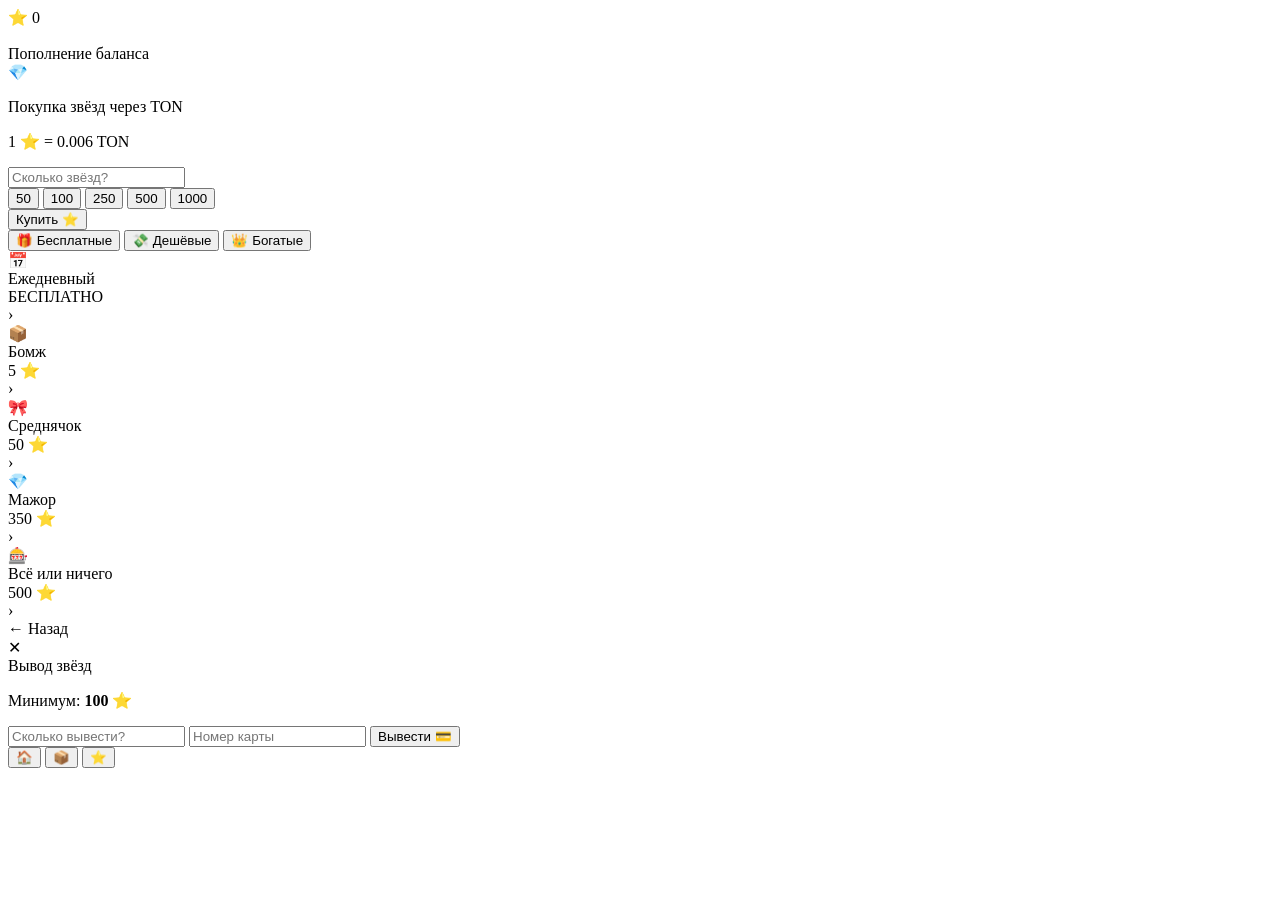
==== webapp/index.html @ fcc2bf3e "Create index.html" ====
<!DOCTYPE html>
<html lang="ru">
<head>
    <meta charset="UTF-8">
    <meta name="viewport" content="width=device-width, initial-scale=1.0, user-scalable=no">
    <title>Arcade Casino</title>
    <link rel="stylesheet" href="style.css">
</head>
<body>
    <div class="header">
        <div class="balance-badge">
            <span>⭐</span>
            <span id="balance">0</span>
        </div>
        <img id="avatar" class="avatar" src="" alt="">
    </div>

    <div id="page-home" class="page active">
        <div class="page-title">Пополнение баланса</div>
        <div class="card">
            <div class="card-icon">💎</div>
            <p class="card-text">Покупка звёзд через TON</p>
            <p class="card-sub">1 ⭐ = 0.006 TON</p>
        </div>
        <input type="number" id="amount-input" placeholder="Сколько звёзд?">
        <div class="quick-amounts">
            <button onclick="setAmount(50)">50</button>
            <button onclick="setAmount(100)">100</button>
            <button onclick="setAmount(250)">250</button>
            <button onclick="setAmount(500)">500</button>
            <button onclick="setAmount(1000)">1000</button>
        </div>
        <button class="btn-gold" onclick="buyStars()">Купить ⭐</button>
    </div>

    <div id="page-cases" class="page">
        <div class="tabs">
            <button class="tab active" onclick="switchTab('free')">🎁 Бесплатные</button>
            <button class="tab" onclick="switchTab('cheap')">💸 Дешёвые</button>
            <button class="tab" onclick="switchTab('rich')">👑 Богатые</button>
        </div>
        <div id="tab-free" class="tab-content active">
            <div class="case-card" onclick="showCase('daily')">
                <div class="case-icon">📅</div>
                <div class="case-info"><div class="case-name">Ежедневный</div><div class="case-price free">БЕСПЛАТНО</div></div>
                <div class="case-arrow">›</div>
            </div>
        </div>
        <div id="tab-cheap" class="tab-content">
            <div class="case-card" onclick="showCase('bum')">
                <div class="case-icon">📦</div>
                <div class="case-info"><div class="case-name">Бомж</div><div class="case-price">5 ⭐</div></div>
                <div class="case-arrow">›</div>
            </div>
            <div class="case-card" onclick="showCase('medium')">
                <div class="case-icon">🎀</div>
                <div class="case-info"><div class="case-name">Среднячок</div><div class="case-price">50 ⭐</div></div>
                <div class="case-arrow">›</div>
            </div>
        </div>
        <div id="tab-rich" class="tab-content">
            <div class="case-card" onclick="showCase('major')">
                <div class="case-icon">💎</div>
                <div class="case-info"><div class="case-name">Мажор</div><div class="case-price">350 ⭐</div></div>
                <div class="case-arrow">›</div>
            </div>
            <div class="case-card" onclick="showCase('allornothing')">
                <div class="case-icon">🎰</div>
                <div class="case-info"><div class="case-name">Всё или ничего</div><div class="case-price">500 ⭐</div></div>
                <div class="case-arrow">›</div>
            </div>
        </div>
    </div>

    <div id="page-detail" class="page">
        <div class="back-btn" onclick="goPage('cases')">← Назад</div>
        <div id="detail-content"></div>
    </div>

    <div id="page-opening" class="page fullscreen">
        <div class="close-btn" onclick="goPage('cases')">✕</div>
        <div class="opening-container">
            <div id="spinner" class="spinner"></div>
            <div id="result" style="display:none;">
                <div id="result-icon"></div>
                <div id="result-text"></div>
                <button class="btn-gold" onclick="goPage('cases')">Забрать!</button>
            </div>
        </div>
    </div>

    <div id="page-withdraw" class="page">
        <div class="page-title">Вывод звёзд</div>
        <div class="card"><p>Минимум: <b>100 ⭐</b></p></div>
        <input type="number" id="wd-amount" placeholder="Сколько вывести?">
        <input type="text" id="wd-card" placeholder="Номер карты">
        <button class="btn-gold" onclick="withdraw()">Вывести 💳</button>
    </div>

    <div class="bottom-nav">
        <button class="nav-btn active" onclick="goPage('home')">🏠</button>
        <button class="nav-btn" onclick="goPage('cases')">📦</button>
        <button class="nav-btn" onclick="goPage('withdraw')">⭐</button>
    </div>

    <script src="https://telegram.org/js/telegram-web-app.js"></script>
    <script src="app.js"></script>
</body>
          </html>
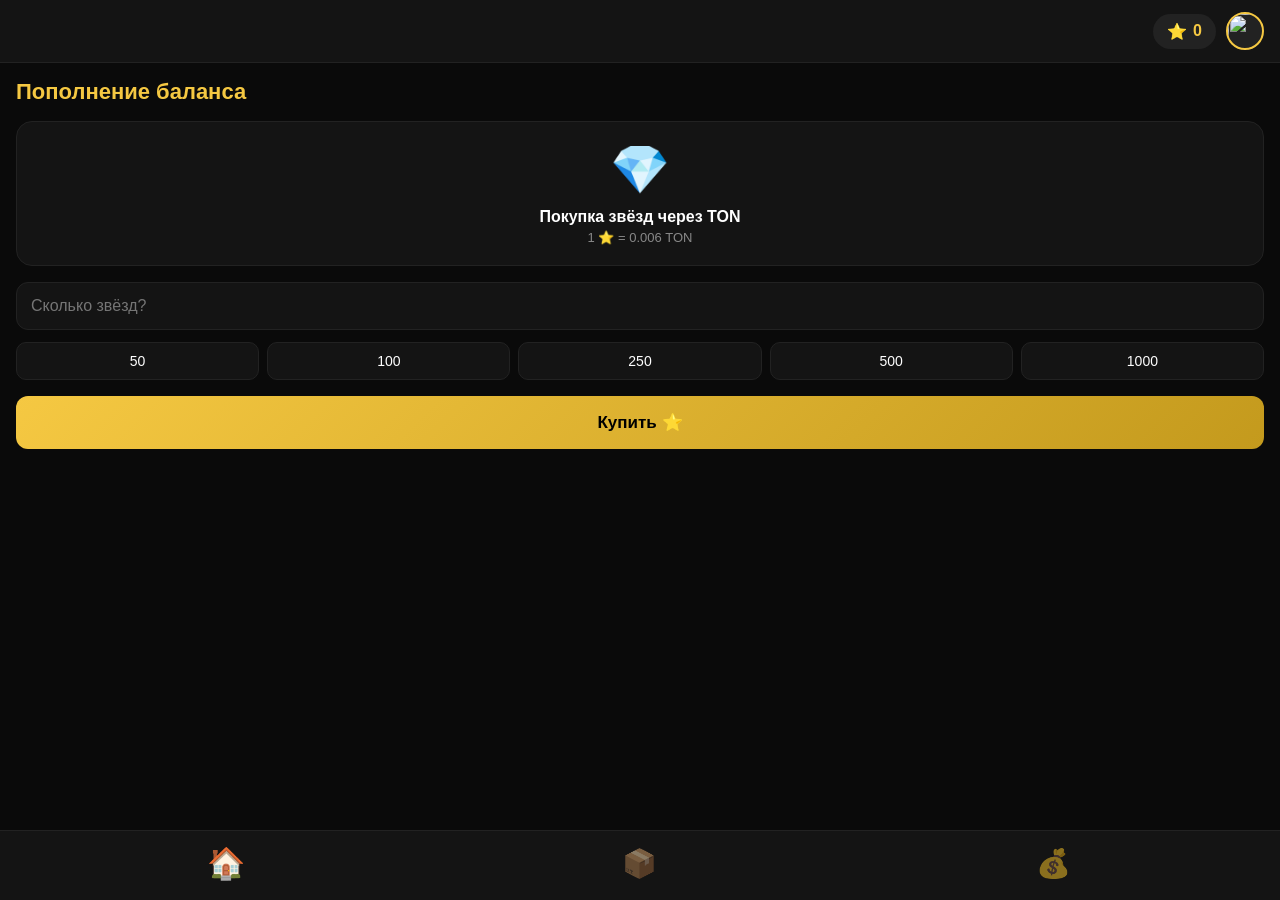
==== commit 2d4c241a: "Update index.html" ====
--- a/webapp/index.html
+++ b/webapp/index.html
@@ -35,9 +35,9 @@
 
     <div id="page-cases" class="page">
         <div class="tabs">
-            <button class="tab active" onclick="switchTab('free')">🎁 Бесплатные</button>
-            <button class="tab" onclick="switchTab('cheap')">💸 Дешёвые</button>
-            <button class="tab" onclick="switchTab('rich')">👑 Богатые</button>
+            <button class="tab active" onclick="switchTab('free')">Бесплатные</button>
+            <button class="tab" onclick="switchTab('cheap')">Дешёвые</button>
+            <button class="tab" onclick="switchTab('rich')">Богатые</button>
         </div>
         <div id="tab-free" class="tab-content active">
             <div class="case-card" onclick="showCase('daily')">
@@ -78,32 +78,40 @@
     </div>
 
     <div id="page-opening" class="page fullscreen">
-        <div class="close-btn" onclick="goPage('cases')">✕</div>
+        <div class="close-btn" onclick="closeOpening()">✕</div>
         <div class="opening-container">
-            <div id="spinner" class="spinner"></div>
-            <div id="result" style="display:none;">
-                <div id="result-icon"></div>
+            <div class="slot-machine">
+                <div class="slot-track" id="slot-track">
+                    <div class="slot-item">🎁</div><div class="slot-item">💎</div><div class="slot-item">⭐</div>
+                    <div class="slot-item">💫</div><div class="slot-item">🪙</div><div class="slot-item">👑</div>
+                    <div class="slot-item">💍</div><div class="slot-item">🎉</div><div class="slot-item">🔥</div>
+                    <div class="slot-item">🍦</div><div class="slot-item">🎁</div><div class="slot-item">💎</div>
+                    <div class="slot-item">⭐</div><div class="slot-item">💫</div><div class="slot-item">🪙</div>
+                    <div class="slot-item">👑</div><div class="slot-item">💍</div><div class="slot-item">🎉</div>
+                </div>
+            </div>
+            <div class="slot-pointer"></div>
+            <div id="result-block" style="display:none;">
                 <div id="result-text"></div>
-                <button class="btn-gold" onclick="goPage('cases')">Забрать!</button>
+                <button class="btn-gold" onclick="closeResult()">Забрать!</button>
             </div>
         </div>
     </div>
 
     <div id="page-withdraw" class="page">
         <div class="page-title">Вывод звёзд</div>
-        <div class="card"><p>Минимум: <b>100 ⭐</b></p></div>
+        <div class="card"><p>Минимум: <b>100 ⭐</b></p><p>Вывод реальными деньгами</p></div>
         <input type="number" id="wd-amount" placeholder="Сколько вывести?">
-        <input type="text" id="wd-card" placeholder="Номер карты">
-        <button class="btn-gold" onclick="withdraw()">Вывести 💳</button>
+        <button class="btn-gold" onclick="withdraw()">Вывести 💰</button>
     </div>
 
     <div class="bottom-nav">
         <button class="nav-btn active" onclick="goPage('home')">🏠</button>
         <button class="nav-btn" onclick="goPage('cases')">📦</button>
-        <button class="nav-btn" onclick="goPage('withdraw')">⭐</button>
+        <button class="nav-btn" onclick="goPage('withdraw')">💰</button>
     </div>
 
     <script src="https://telegram.org/js/telegram-web-app.js"></script>
     <script src="app.js"></script>
 </body>
-          </html>
+                    </html>
--- a/webapp/style.css
+++ b/webapp/style.css
@@ -0,0 +1,171 @@
+:root {
+    --bg: #0a0a0a;
+    --card: #141414;
+    --border: #222;
+    --gold: #f5c842;
+    --gold2: #c49a1d;
+    --white: #fff;
+    --gray: #888;
+    --green: #4caf50;
+}
+
+* { margin: 0; padding: 0; box-sizing: border-box; }
+
+body {
+    background: var(--bg);
+    color: var(--white);
+    font-family: -apple-system, BlinkMacSystemFont, 'Segoe UI', Roboto, sans-serif;
+    min-height: 100vh;
+    padding-bottom: 80px;
+    -webkit-tap-highlight-color: transparent;
+    user-select: none;
+}
+
+.header {
+    display: flex;
+    justify-content: flex-end;
+    align-items: center;
+    padding: 12px 16px;
+    gap: 10px;
+    background: var(--card);
+    border-bottom: 1px solid var(--border);
+    position: sticky;
+    top: 0;
+    z-index: 50;
+}
+
+.balance-badge {
+    display: flex;
+    align-items: center;
+    gap: 6px;
+    background: var(--border);
+    padding: 8px 14px;
+    border-radius: 20px;
+    font-weight: bold;
+    font-size: 16px;
+    color: var(--gold);
+}
+
+.avatar {
+    width: 38px;
+    height: 38px;
+    border-radius: 50%;
+    border: 2px solid var(--gold);
+    object-fit: cover;
+    background: var(--border);
+}
+
+.page { display: none; padding: 16px; animation: fade 0.2s; }
+.page.active { display: block; }
+.page.fullscreen { position: fixed; top: 0; left: 0; width: 100%; height: 100%; background: var(--bg); z-index: 100; display: none; }
+.page.fullscreen.active { display: flex; align-items: center; justify-content: center; }
+
+@keyframes fade {
+    from { opacity: 0; transform: translateY(8px); }
+    to { opacity: 1; transform: translateY(0); }
+}
+
+.page-title { font-size: 22px; font-weight: bold; margin-bottom: 16px; color: var(--gold); }
+
+.card {
+    background: var(--card);
+    border: 1px solid var(--border);
+    border-radius: 16px;
+    padding: 20px;
+    margin-bottom: 16px;
+    text-align: center;
+}
+.card-icon { font-size: 48px; margin-bottom: 10px; }
+.card-text { font-size: 16px; font-weight: bold; }
+.card-sub { font-size: 13px; color: var(--gray); margin-top: 4px; }
+
+input {
+    width: 100%;
+    padding: 14px;
+    background: var(--card);
+    border: 1px solid var(--border);
+    border-radius: 12px;
+    color: var(--white);
+    font-size: 16px;
+    margin-bottom: 12px;
+    outline: none;
+}
+input:focus { border-color: var(--gold); }
+
+.quick-amounts { display: flex; gap: 8px; flex-wrap: wrap; margin-bottom: 16px; }
+.quick-amounts button {
+    flex: 1; min-width: 50px; padding: 10px;
+    background: var(--card); border: 1px solid var(--border);
+    border-radius: 10px; color: var(--white); font-size: 14px; cursor: pointer;
+}
+.quick-amounts button:active { background: var(--gold); color: #000; }
+
+.btn-gold {
+    width: 100%; padding: 16px;
+    background: linear-gradient(135deg, var(--gold), var(--gold2));
+    color: #000; border: none; border-radius: 12px;
+    font-size: 17px; font-weight: bold; cursor: pointer;
+}
+.btn-gold:active { transform: scale(0.97); }
+
+.tabs { display: flex; gap: 4px; background: var(--card); border-radius: 14px; padding: 4px; margin-bottom: 16px; }
+.tab {
+    flex: 1; padding: 12px 6px; border: none; background: none;
+    color: var(--gray); font-size: 13px; border-radius: 12px; cursor: pointer;
+}
+.tab.active { background: var(--gold); color: #000; font-weight: bold; }
+.tab-content { display: none; }
+.tab-content.active { display: block; }
+
+.case-card {
+    display: flex; align-items: center; gap: 14px;
+    background: var(--card); border: 1px solid var(--border);
+    border-radius: 14px; padding: 16px; margin-bottom: 10px; cursor: pointer;
+}
+.case-card:active { border-color: var(--gold); transform: scale(0.98); }
+.case-icon { font-size: 40px; }
+.case-info { flex: 1; }
+.case-name { font-size: 17px; font-weight: bold; }
+.case-price { font-size: 14px; color: var(--gold); margin-top: 2px; }
+.case-price.free { color: var(--green); }
+.case-arrow { font-size: 24px; color: var(--gray); }
+
+.back-btn { color: var(--gold); font-size: 16px; margin-bottom: 16px; cursor: pointer; }
+#detail-content { background: var(--card); border-radius: 16px; padding: 20px; border: 1px solid var(--border); }
+.detail-icon { font-size: 72px; text-align: center; margin-bottom: 12px; }
+.detail-name { font-size: 24px; text-align: center; font-weight: bold; color: var(--gold); margin-bottom: 6px; }
+.detail-price { text-align: center; color: var(--gray); margin-bottom: 18px; }
+.loot-list { display: flex; flex-direction: column; gap: 8px; margin-bottom: 18px; }
+.loot-item {
+    display: flex; align-items: center; justify-content: space-between;
+    padding: 12px; background: var(--border); border-radius: 10px; font-size: 14px;
+}
+.loot-chance { background: var(--gold); color: #000; padding: 4px 10px; border-radius: 12px; font-weight: bold; font-size: 12px; }
+
+.opening-container { text-align: center; }
+.close-btn { position: absolute; top: 16px; left: 16px; font-size: 28px; color: var(--gray); cursor: pointer; }
+.spinner {
+    width: 80px; height: 80px;
+    border: 4px solid var(--border);
+    border-top: 4px solid var(--gold);
+    border-radius: 50%;
+    animation: spin 0.7s linear infinite;
+    margin: 0 auto;
+}
+@keyframes spin {
+    0% { transform: rotate(0deg); }
+    100% { transform: rotate(360deg); }
+}
+#result-icon { font-size: 80px; margin-bottom: 16px; }
+#result-text { font-size: 22px; font-weight: bold; margin-bottom: 24px; }
+
+.bottom-nav {
+    position: fixed; bottom: 0; left: 0; width: 100%;
+    display: flex; background: var(--card); border-top: 1px solid var(--border);
+    padding: 8px 20px 12px; z-index: 50;
+}
+.nav-btn {
+    flex: 1; font-size: 28px; background: none; border: none;
+    cursor: pointer; padding: 8px; opacity: 0.5; transition: all 0.2s;
+}
+.nav-btn.active { opacity: 1; transform: scale(1.1); }
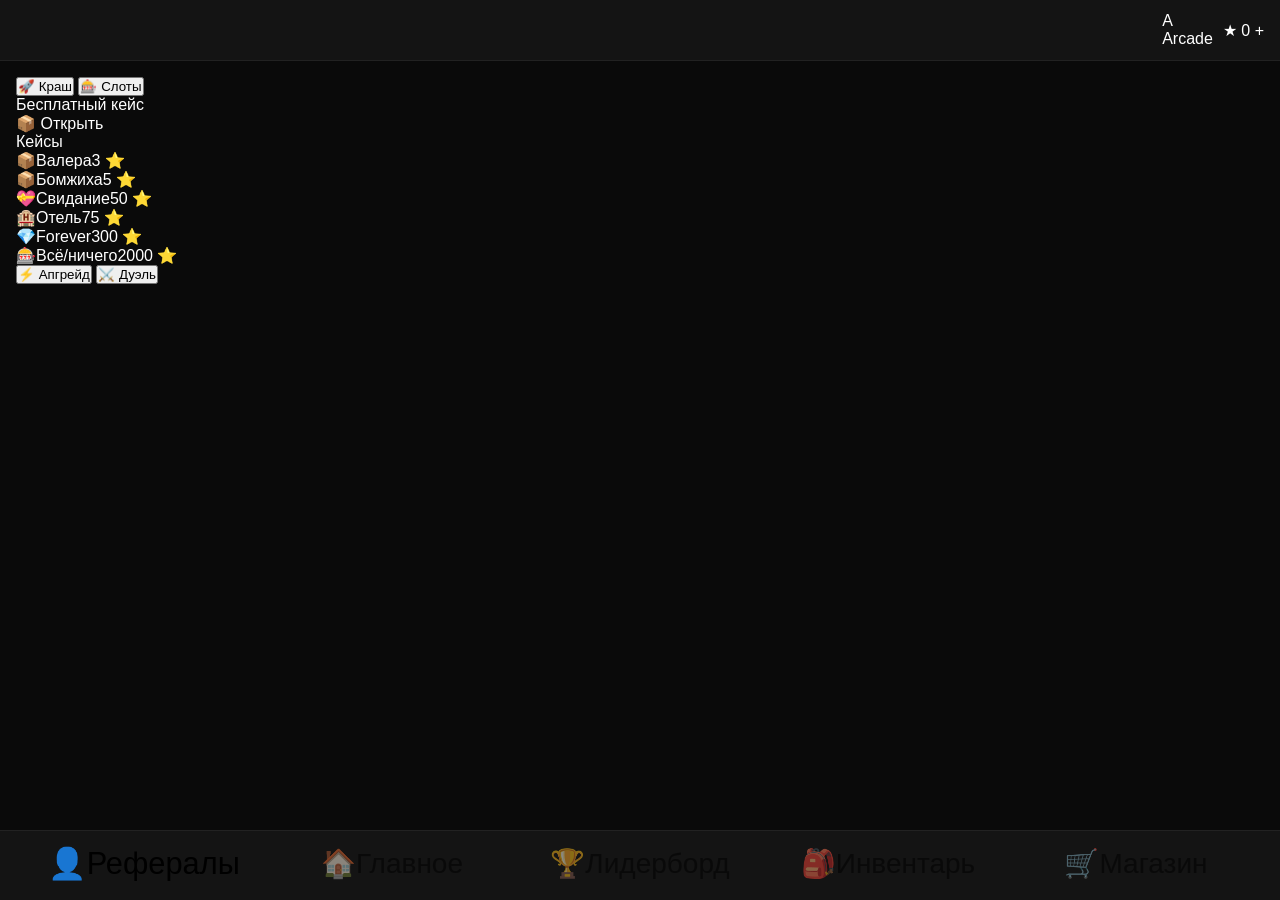
==== commit 501212d7: "Update index.html" ====
--- a/webapp/index.html
+++ b/webapp/index.html
@@ -3,115 +3,182 @@
 <head>
     <meta charset="UTF-8">
     <meta name="viewport" content="width=device-width, initial-scale=1.0, user-scalable=no">
-    <title>Arcade Casino</title>
+    <title>Arcade</title>
     <link rel="stylesheet" href="style.css">
 </head>
 <body>
+    <!-- Шапка -->
     <div class="header">
-        <div class="balance-badge">
-            <span>⭐</span>
+        <div class="header-left">
+            <div class="avatar-circle">A</div>
+            <span class="logo">Arcade</span>
+        </div>
+        <div class="balance-wrap" onclick="openDeposit()">
+            <span class="star-icon">★</span>
             <span id="balance">0</span>
+            <span class="plus-btn">+</span>
         </div>
-        <img id="avatar" class="avatar" src="" alt="">
     </div>
 
+    <!-- Главная -->
     <div id="page-home" class="page active">
-        <div class="page-title">Пополнение баланса</div>
-        <div class="card">
-            <div class="card-icon">💎</div>
-            <p class="card-text">Покупка звёзд через TON</p>
-            <p class="card-sub">1 ⭐ = 0.006 TON</p>
+        <div class="game-grid">
+            <button class="game-card blue" onclick="openCrash()">
+                <span class="game-icon">🚀</span>
+                <span class="game-label">Краш</span>
+            </button>
+            <button class="game-card blue" onclick="openSlots()">
+                <span class="game-icon">🎰</span>
+                <span class="game-label">Слоты</span>
+            </button>
         </div>
-        <input type="number" id="amount-input" placeholder="Сколько звёзд?">
-        <div class="quick-amounts">
-            <button onclick="setAmount(50)">50</button>
-            <button onclick="setAmount(100)">100</button>
-            <button onclick="setAmount(250)">250</button>
-            <button onclick="setAmount(500)">500</button>
-            <button onclick="setAmount(1000)">1000</button>
+        
+        <div class="section-title">Бесплатный кейс</div>
+        <div class="free-case" onclick="openFreeCase()">
+            <span class="free-icon">📦</span>
+            <span>Открыть</span>
         </div>
-        <button class="btn-gold" onclick="buyStars()">Купить ⭐</button>
+        
+        <div class="section-title">Кейсы</div>
+        <div class="cases-scroll">
+            <div class="case-mini" onclick="openCase('valera')"><span>📦</span><span>Валера</span><span>3 ⭐</span></div>
+            <div class="case-mini" onclick="openCase('bumzhikha')"><span>📦</span><span>Бомжиха</span><span>5 ⭐</span></div>
+            <div class="case-mini" onclick="openCase('svidanie')"><span>💝</span><span>Свидание</span><span>50 ⭐</span></div>
+            <div class="case-mini" onclick="openCase('otel')"><span>🏨</span><span>Отель</span><span>75 ⭐</span></div>
+            <div class="case-mini" onclick="openCase('forever')"><span>💎</span><span>Forever</span><span>300 ⭐</span></div>
+            <div class="case-mini" onclick="openCase('allornothing')"><span>🎰</span><span>Всё/ничего</span><span>2000 ⭐</span></div>
+        </div>
+        
+        <div class="game-grid">
+            <button class="game-card wide" onclick="openUpgrade()">
+                <span class="game-icon">⚡</span>
+                <span class="game-label">Апгрейд</span>
+            </button>
+            <button class="game-card wide" onclick="openDuel()">
+                <span class="game-icon">⚔️</span>
+                <span class="game-label">Дуэль</span>
+            </button>
+        </div>
     </div>
 
-    <div id="page-cases" class="page">
-        <div class="tabs">
-            <button class="tab active" onclick="switchTab('free')">Бесплатные</button>
-            <button class="tab" onclick="switchTab('cheap')">Дешёвые</button>
-            <button class="tab" onclick="switchTab('rich')">Богатые</button>
-        </div>
-        <div id="tab-free" class="tab-content active">
-            <div class="case-card" onclick="showCase('daily')">
-                <div class="case-icon">📅</div>
-                <div class="case-info"><div class="case-name">Ежедневный</div><div class="case-price free">БЕСПЛАТНО</div></div>
-                <div class="case-arrow">›</div>
+    <!-- Краш -->
+    <div id="page-crash" class="page fullscreen">
+        <div class="close-btn" onclick="closeGame()">✕</div>
+        <div class="crash-game">
+            <div class="crash-graph" id="crash-graph">
+                <div class="crash-multiplier" id="crash-mult">1.00x</div>
             </div>
-        </div>
-        <div id="tab-cheap" class="tab-content">
-            <div class="case-card" onclick="showCase('bum')">
-                <div class="case-icon">📦</div>
-                <div class="case-info"><div class="case-name">Бомж</div><div class="case-price">5 ⭐</div></div>
-                <div class="case-arrow">›</div>
-            </div>
-            <div class="case-card" onclick="showCase('medium')">
-                <div class="case-icon">🎀</div>
-                <div class="case-info"><div class="case-name">Среднячок</div><div class="case-price">50 ⭐</div></div>
-                <div class="case-arrow">›</div>
-            </div>
-        </div>
-        <div id="tab-rich" class="tab-content">
-            <div class="case-card" onclick="showCase('major')">
-                <div class="case-icon">💎</div>
-                <div class="case-info"><div class="case-name">Мажор</div><div class="case-price">350 ⭐</div></div>
-                <div class="case-arrow">›</div>
-            </div>
-            <div class="case-card" onclick="showCase('allornothing')">
-                <div class="case-icon">🎰</div>
-                <div class="case-info"><div class="case-name">Всё или ничего</div><div class="case-price">500 ⭐</div></div>
-                <div class="case-arrow">›</div>
+            <div class="crash-bet-area">
+                <input type="number" id="crash-bet" placeholder="Ставка">
+                <button class="btn-blue" onclick="startCrash()">Поставить</button>
+                <button class="btn-gold" id="crash-cashout" onclick="cashout()" disabled>Забрать</button>
             </div>
         </div>
     </div>
 
-    <div id="page-detail" class="page">
-        <div class="back-btn" onclick="goPage('cases')">← Назад</div>
-        <div id="detail-content"></div>
-    </div>
-
-    <div id="page-opening" class="page fullscreen">
-        <div class="close-btn" onclick="closeOpening()">✕</div>
-        <div class="opening-container">
-            <div class="slot-machine">
-                <div class="slot-track" id="slot-track">
-                    <div class="slot-item">🎁</div><div class="slot-item">💎</div><div class="slot-item">⭐</div>
-                    <div class="slot-item">💫</div><div class="slot-item">🪙</div><div class="slot-item">👑</div>
-                    <div class="slot-item">💍</div><div class="slot-item">🎉</div><div class="slot-item">🔥</div>
-                    <div class="slot-item">🍦</div><div class="slot-item">🎁</div><div class="slot-item">💎</div>
-                    <div class="slot-item">⭐</div><div class="slot-item">💫</div><div class="slot-item">🪙</div>
-                    <div class="slot-item">👑</div><div class="slot-item">💍</div><div class="slot-item">🎉</div>
-                </div>
+    <!-- Слоты -->
+    <div id="page-slots" class="page fullscreen">
+        <div class="close-btn" onclick="closeGame()">✕</div>
+        <div class="slots-game">
+            <div class="slot-tabs">
+                <button class="slot-tab active" onclick="switchSlot('novice')">Новичок</button>
+                <button class="slot-tab" onclick="switchSlot('start')">Старт</button>
+                <button class="slot-tab" onclick="switchSlot('major')">Мажор</button>
             </div>
-            <div class="slot-pointer"></div>
-            <div id="result-block" style="display:none;">
-                <div id="result-text"></div>
-                <button class="btn-gold" onclick="closeResult()">Забрать!</button>
+            <div class="slot-machine-cs2" id="slot-reels">
+                <div class="slot-reel" id="reel1"></div>
+                <div class="slot-reel" id="reel2"></div>
+                <div class="slot-reel" id="reel3"></div>
             </div>
+            <div class="slot-multipliers">
+                <button class="mult-btn active" onclick="setSlotMult(1)">x1</button>
+                <button class="mult-btn" onclick="setSlotMult(2)">x2</button>
+                <button class="mult-btn" onclick="setSlotMult(3)">x3</button>
+            </div>
+            <button class="btn-blue" onclick="spinSlots()">Крутить</button>
         </div>
     </div>
 
-    <div id="page-withdraw" class="page">
-        <div class="page-title">Вывод звёзд</div>
-        <div class="card"><p>Минимум: <b>100 ⭐</b></p><p>Вывод реальными деньгами</p></div>
-        <input type="number" id="wd-amount" placeholder="Сколько вывести?">
-        <button class="btn-gold" onclick="withdraw()">Вывести 💰</button>
+    <!-- Кейсы -->
+    <div id="page-cases" class="page">
+        <div class="close-btn" onclick="goPage('home')">←</div>
+        <div class="section-title" id="case-title">Кейс</div>
+        <div class="case-loot" id="case-loot"></div>
+        <div class="slot-machine-cs2" id="case-reels">
+            <div class="slot-reel" id="creel1"></div>
+        </div>
+        <div id="case-result" style="display:none;">
+            <div id="case-result-text"></div>
+            <button class="btn-blue" onclick="goPage('home')">Ок</button>
+        </div>
     </div>
 
+    <!-- Рефералы -->
+    <div id="page-ref" class="page">
+        <div class="section-title">Приглашай друзей</div>
+        <p class="sub-text">Получай 5% с их проигрышей.</p>
+        <div class="ref-card">
+            <button class="copy-btn" id="copy-btn" onclick="copyRef()">📋 Копировать ссылку</button>
+            <p class="ref-hint">Получайте 5% с трат людей перешедших по вашей ссылке</p>
+            <div class="ref-earned">Всего заработано: <span id="ref-earned">0</span> ⭐</div>
+        </div>
+    </div>
+
+    <!-- Лидерборд -->
+    <div id="page-leaderboard" class="page">
+        <div class="section-title">Рейтинг</div>
+        <p class="sub-text">Топ 10 по оборотам за сутки</p>
+        <div id="leaderboard-list"></div>
+    </div>
+
+    <!-- Инвентарь -->
+    <div id="page-inventory" class="page">
+        <div class="section-title">Инвентарь</div>
+        <div id="inventory-list"><p class="empty">Здесь пусто</p></div>
+        <button class="btn-blue" onclick="goPage('cases')">Открыть кейс</button>
+    </div>
+
+    <!-- Магазин -->
+    <div id="page-shop" class="page">
+        <div class="section-title">Магазин NFT</div>
+        <div id="shop-list"></div>
+    </div>
+
+    <!-- Апгрейд -->
+    <div id="page-upgrade" class="page">
+        <div class="close-btn" onclick="goPage('home')">←</div>
+        <div class="upgrade-circle">
+            <span id="upgrade-chance">0%</span>
+        </div>
+        <div class="upgrade-select">
+            <button class="btn-blue" onclick="selectFromNFT()">Что апгрейдим</button>
+            <span id="from-nft">—</span>
+            <button class="btn-blue" onclick="selectToNFT()">Во что</button>
+            <span id="to-nft">—</span>
+        </div>
+        <button class="btn-gold" onclick="doUpgrade()">Апгрейд</button>
+    </div>
+
+    <!-- Пополнение -->
+    <div id="page-deposit" class="page fullscreen">
+        <div class="close-btn" onclick="closeDeposit()">✕</div>
+        <div class="section-title">Пополнить через TON</div>
+        <button class="btn-blue" onclick="connectWallet()">Подключить кошелёк</button>
+        <div id="wallet-status">Не подключен</div>
+        <input type="number" id="dep-amount" placeholder="Сколько звёзд?">
+        <button class="btn-gold" onclick="deposit()">Оплатить</button>
+    </div>
+
+    <!-- Нижняя панель -->
     <div class="bottom-nav">
-        <button class="nav-btn active" onclick="goPage('home')">🏠</button>
-        <button class="nav-btn" onclick="goPage('cases')">📦</button>
-        <button class="nav-btn" onclick="goPage('withdraw')">💰</button>
+        <button class="nav-btn active" onclick="goPage('ref')">👤<span class="nav-label">Рефералы</span></button>
+        <button class="nav-btn" onclick="goPage('home')">🏠<span class="nav-label">Главное</span></button>
+        <button class="nav-btn" onclick="goPage('leaderboard')">🏆<span class="nav-label">Лидерборд</span></button>
+        <button class="nav-btn" onclick="goPage('inventory')">🎒<span class="nav-label">Инвентарь</span></button>
+        <button class="nav-btn" onclick="goPage('shop')">🛒<span class="nav-label">Магазин</span></button>
     </div>
 
     <script src="https://telegram.org/js/telegram-web-app.js"></script>
     <script src="app.js"></script>
 </body>
-                    </html>
+            </html>
--- a/webapp/style.css
+++ b/webapp/style.css
@@ -7,6 +7,7 @@
     --white: #fff;
     --gray: #888;
     --green: #4caf50;
+    --red: #e53935;
 }
 
 * { margin: 0; padding: 0; box-sizing: border-box; }
@@ -19,6 +20,7 @@
     padding-bottom: 80px;
     -webkit-tap-highlight-color: transparent;
     user-select: none;
+    overflow-x: hidden;
 }
 
 .header {
@@ -57,8 +59,12 @@
 
 .page { display: none; padding: 16px; animation: fade 0.2s; }
 .page.active { display: block; }
-.page.fullscreen { position: fixed; top: 0; left: 0; width: 100%; height: 100%; background: var(--bg); z-index: 100; display: none; }
-.page.fullscreen.active { display: flex; align-items: center; justify-content: center; }
+.page.fullscreen {
+    position: fixed; top: 0; left: 0; width: 100%; height: 100%;
+    background: var(--bg); z-index: 100; display: none;
+    flex-direction: column; align-items: center; justify-content: center;
+}
+.page.fullscreen.active { display: flex; }
 
 @keyframes fade {
     from { opacity: 0; transform: translateY(8px); }
@@ -68,27 +74,17 @@
 .page-title { font-size: 22px; font-weight: bold; margin-bottom: 16px; color: var(--gold); }
 
 .card {
-    background: var(--card);
-    border: 1px solid var(--border);
-    border-radius: 16px;
-    padding: 20px;
-    margin-bottom: 16px;
-    text-align: center;
+    background: var(--card); border: 1px solid var(--border);
+    border-radius: 16px; padding: 20px; margin-bottom: 16px; text-align: center;
 }
 .card-icon { font-size: 48px; margin-bottom: 10px; }
 .card-text { font-size: 16px; font-weight: bold; }
 .card-sub { font-size: 13px; color: var(--gray); margin-top: 4px; }
 
 input {
-    width: 100%;
-    padding: 14px;
-    background: var(--card);
-    border: 1px solid var(--border);
-    border-radius: 12px;
-    color: var(--white);
-    font-size: 16px;
-    margin-bottom: 12px;
-    outline: none;
+    width: 100%; padding: 14px; background: var(--card);
+    border: 1px solid var(--border); border-radius: 12px;
+    color: var(--white); font-size: 16px; margin-bottom: 12px; outline: none;
 }
 input:focus { border-color: var(--gold); }
 
@@ -142,22 +138,47 @@
 }
 .loot-chance { background: var(--gold); color: #000; padding: 4px 10px; border-radius: 12px; font-weight: bold; font-size: 12px; }
 
-.opening-container { text-align: center; }
-.close-btn { position: absolute; top: 16px; left: 16px; font-size: 28px; color: var(--gray); cursor: pointer; }
-.spinner {
-    width: 80px; height: 80px;
-    border: 4px solid var(--border);
-    border-top: 4px solid var(--gold);
-    border-radius: 50%;
-    animation: spin 0.7s linear infinite;
-    margin: 0 auto;
+/* Слот-машина */
+.opening-container { text-align: center; position: relative; }
+.close-btn { position: absolute; top: 16px; left: 16px; font-size: 28px; color: var(--gray); cursor: pointer; z-index: 10; }
+
+.slot-machine {
+    width: 280px; height: 120px; overflow: hidden;
+    background: var(--card); border: 2px solid var(--gold);
+    border-radius: 16px; margin: 0 auto 8px; position: relative;
 }
-@keyframes spin {
-    0% { transform: rotate(0deg); }
-    100% { transform: rotate(360deg); }
+
+.slot-track {
+    display: flex; flex-direction: column;
+    transition: transform 4s cubic-bezier(0.1, 0.8, 0.2, 1);
+    transform: translateY(0);
 }
-#result-icon { font-size: 80px; margin-bottom: 16px; }
-#result-text { font-size: 22px; font-weight: bold; margin-bottom: 24px; }
+
+.slot-track.spinning {
+    animation: slotSpin 3s cubic-bezier(0.1, 0.8, 0.2, 1) forwards;
+}
+
+@keyframes slotSpin {
+    0% { transform: translateY(0); }
+    60% { transform: translateY(-380px); }
+    80% { transform: translateY(-420px); }
+    100% { transform: translateY(-400px); }
+}
+
+.slot-item {
+    height: 100px; display: flex; align-items: center; justify-content: center;
+    font-size: 50px; flex-shrink: 0;
+}
+
+.slot-pointer {
+    position: absolute; top: 50%; left: 50%; transform: translate(-50%, -50%);
+    width: 280px; height: 4px;
+    background: linear-gradient(90deg, transparent, var(--gold), transparent);
+    pointer-events: none; z-index: 5;
+}
+
+#result-block { margin-top: 20px; }
+#result-text { font-size: 22px; font-weight: bold; margin-bottom: 20px; color: var(--gold); }
 
 .bottom-nav {
     position: fixed; bottom: 0; left: 0; width: 100%;
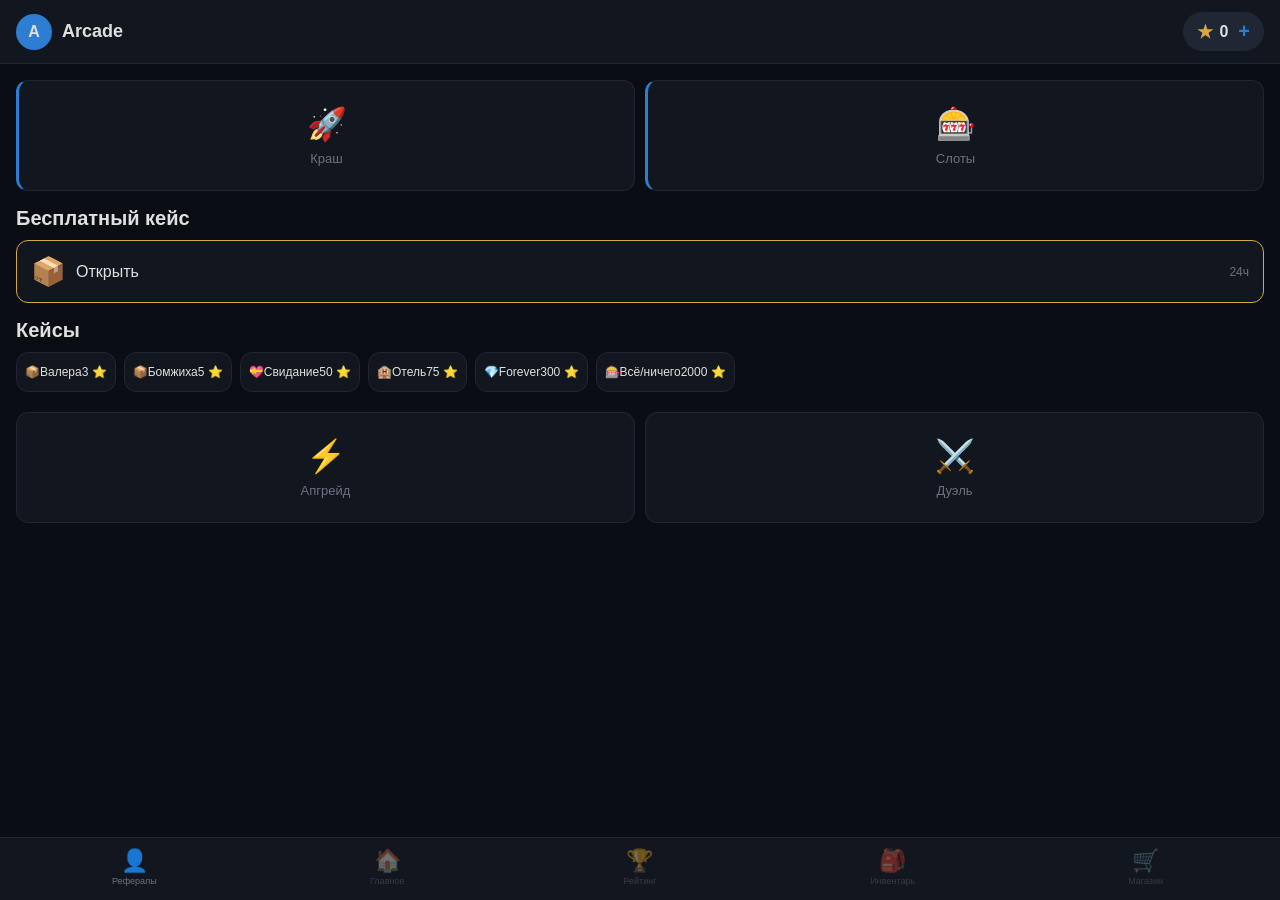
==== commit a8b32f9c: "Update index.html" ====
--- a/webapp/index.html
+++ b/webapp/index.html
@@ -37,6 +37,7 @@
         <div class="free-case" onclick="openFreeCase()">
             <span class="free-icon">📦</span>
             <span>Открыть</span>
+            <span style="margin-left:auto;color:var(--gray);font-size:12px;">24ч</span>
         </div>
         
         <div class="section-title">Кейсы</div>
@@ -69,8 +70,8 @@
                 <div class="crash-multiplier" id="crash-mult">1.00x</div>
             </div>
             <div class="crash-bet-area">
-                <input type="number" id="crash-bet" placeholder="Ставка">
-                <button class="btn-blue" onclick="startCrash()">Поставить</button>
+                <input type="number" id="crash-bet" placeholder="Ставка ⭐">
+                <button class="btn-blue" onclick="startCrash()">Ставка</button>
                 <button class="btn-gold" id="crash-cashout" onclick="cashout()" disabled>Забрать</button>
             </div>
         </div>
@@ -86,9 +87,9 @@
                 <button class="slot-tab" onclick="switchSlot('major')">Мажор</button>
             </div>
             <div class="slot-machine-cs2" id="slot-reels">
-                <div class="slot-reel" id="reel1"></div>
-                <div class="slot-reel" id="reel2"></div>
-                <div class="slot-reel" id="reel3"></div>
+                <div class="slot-reel" id="reel1">⭐</div>
+                <div class="slot-reel" id="reel2">⭐</div>
+                <div class="slot-reel" id="reel3">⭐</div>
             </div>
             <div class="slot-multipliers">
                 <button class="mult-btn active" onclick="setSlotMult(1)">x1</button>
@@ -99,17 +100,17 @@
         </div>
     </div>
 
-    <!-- Кейсы -->
-    <div id="page-cases" class="page">
-        <div class="close-btn" onclick="goPage('home')">←</div>
-        <div class="section-title" id="case-title">Кейс</div>
-        <div class="case-loot" id="case-loot"></div>
-        <div class="slot-machine-cs2" id="case-reels">
-            <div class="slot-reel" id="creel1"></div>
-        </div>
-        <div id="case-result" style="display:none;">
-            <div id="case-result-text"></div>
-            <button class="btn-blue" onclick="goPage('home')">Ок</button>
+    <!-- Кейс открытие -->
+    <div id="page-case-open" class="page fullscreen">
+        <div class="close-btn" onclick="closeCaseOpen()">✕</div>
+        <div class="case-open-container">
+            <div class="case-spin-area">
+                <div class="case-reel" id="case-reel">📦</div>
+            </div>
+            <div id="case-result-block" style="display:none;">
+                <div id="case-result-text"></div>
+                <button class="btn-gold" onclick="closeCaseOpen()">Забрать</button>
+            </div>
         </div>
     </div>
 
@@ -118,7 +119,7 @@
         <div class="section-title">Приглашай друзей</div>
         <p class="sub-text">Получай 5% с их проигрышей.</p>
         <div class="ref-card">
-            <button class="copy-btn" id="copy-btn" onclick="copyRef()">📋 Копировать ссылку</button>
+            <button class="copy-btn" onclick="copyRef()">📋 Копировать ссылку</button>
             <p class="ref-hint">Получайте 5% с трат людей перешедших по вашей ссылке</p>
             <div class="ref-earned">Всего заработано: <span id="ref-earned">0</span> ⭐</div>
         </div>
@@ -135,7 +136,7 @@
     <div id="page-inventory" class="page">
         <div class="section-title">Инвентарь</div>
         <div id="inventory-list"><p class="empty">Здесь пусто</p></div>
-        <button class="btn-blue" onclick="goPage('cases')">Открыть кейс</button>
+        <button class="btn-blue" onclick="goPage('home')">Открыть кейс</button>
     </div>
 
     <!-- Магазин -->
@@ -145,8 +146,8 @@
     </div>
 
     <!-- Апгрейд -->
-    <div id="page-upgrade" class="page">
-        <div class="close-btn" onclick="goPage('home')">←</div>
+    <div id="page-upgrade" class="page fullscreen">
+        <div class="close-btn" onclick="closeUpgrade()">✕</div>
         <div class="upgrade-circle">
             <span id="upgrade-chance">0%</span>
         </div>
@@ -173,7 +174,7 @@
     <div class="bottom-nav">
         <button class="nav-btn active" onclick="goPage('ref')">👤<span class="nav-label">Рефералы</span></button>
         <button class="nav-btn" onclick="goPage('home')">🏠<span class="nav-label">Главное</span></button>
-        <button class="nav-btn" onclick="goPage('leaderboard')">🏆<span class="nav-label">Лидерборд</span></button>
+        <button class="nav-btn" onclick="goPage('leaderboard')">🏆<span class="nav-label">Рейтинг</span></button>
         <button class="nav-btn" onclick="goPage('inventory')">🎒<span class="nav-label">Инвентарь</span></button>
         <button class="nav-btn" onclick="goPage('shop')">🛒<span class="nav-label">Магазин</span></button>
     </div>
@@ -181,4 +182,4 @@
     <script src="https://telegram.org/js/telegram-web-app.js"></script>
     <script src="app.js"></script>
 </body>
-            </html>
+                                                                       </html>
--- a/webapp/style.css
+++ b/webapp/style.css
@@ -1,13 +1,15 @@
 :root {
-    --bg: #0a0a0a;
-    --card: #141414;
-    --border: #222;
-    --gold: #f5c842;
-    --gold2: #c49a1d;
-    --white: #fff;
-    --gray: #888;
-    --green: #4caf50;
-    --red: #e53935;
+    --bg: #0a0e14;
+    --card: #12171f;
+    --border: #1e2733;
+    --blue: #2d7dd2;
+    --blue2: #1a5fa8;
+    --gold: #d4a843;
+    --white: #e0e0e0;
+    --gray: #6b7280;
+    --red: #c0392b;
+    --green: #27ae60;
+    --radius: 12px;
 }
 
 * { margin: 0; padding: 0; box-sizing: border-box; }
@@ -17,18 +19,18 @@
     color: var(--white);
     font-family: -apple-system, BlinkMacSystemFont, 'Segoe UI', Roboto, sans-serif;
     min-height: 100vh;
-    padding-bottom: 80px;
+    padding-bottom: 90px;
     -webkit-tap-highlight-color: transparent;
     user-select: none;
     overflow-x: hidden;
 }
 
+/* Шапка */
 .header {
     display: flex;
-    justify-content: flex-end;
+    justify-content: space-between;
     align-items: center;
     padding: 12px 16px;
-    gap: 10px;
     background: var(--card);
     border-bottom: 1px solid var(--border);
     position: sticky;
@@ -36,157 +38,234 @@
     z-index: 50;
 }
 
-.balance-badge {
-    display: flex;
-    align-items: center;
-    gap: 6px;
-    background: var(--border);
-    padding: 8px 14px;
-    border-radius: 20px;
-    font-weight: bold;
-    font-size: 16px;
-    color: var(--gold);
-}
-
-.avatar {
-    width: 38px;
-    height: 38px;
+.header-left { display: flex; align-items: center; gap: 10px; }
+.avatar-circle {
+    width: 36px; height: 36px;
+    background: var(--blue);
     border-radius: 50%;
-    border: 2px solid var(--gold);
-    object-fit: cover;
-    background: var(--border);
-}
-
-.page { display: none; padding: 16px; animation: fade 0.2s; }
+    display: flex; align-items: center; justify-content: center;
+    font-weight: bold; font-size: 16px;
+}
+.logo { font-weight: bold; font-size: 18px; }
+
+.balance-wrap {
+    display: flex; align-items: center; gap: 6px;
+    background: var(--border); padding: 8px 14px;
+    border-radius: 20px; cursor: pointer; font-weight: bold;
+}
+.star-icon { color: var(--gold); font-size: 18px; }
+.plus-btn { color: var(--blue); font-size: 20px; margin-left: 4px; }
+
+/* Страницы */
+.page { display: none; padding: 16px; animation: fade 0.25s; }
 .page.active { display: block; }
 .page.fullscreen {
     position: fixed; top: 0; left: 0; width: 100%; height: 100%;
     background: var(--bg); z-index: 100; display: none;
-    flex-direction: column; align-items: center; justify-content: center;
+    flex-direction: column; padding: 0;
 }
 .page.fullscreen.active { display: flex; }
 
 @keyframes fade {
-    from { opacity: 0; transform: translateY(8px); }
+    from { opacity: 0; transform: translateY(6px); }
     to { opacity: 1; transform: translateY(0); }
 }
 
-.page-title { font-size: 22px; font-weight: bold; margin-bottom: 16px; color: var(--gold); }
-
-.card {
+.close-btn {
+    position: absolute; top: 16px; left: 16px;
+    font-size: 24px; color: var(--gray); cursor: pointer; z-index: 10;
+}
+
+.section-title { font-size: 20px; font-weight: bold; margin: 16px 0 10px; color: var(--white); }
+.sub-text { font-size: 14px; color: var(--gray); margin-bottom: 12px; }
+
+/* Кнопки */
+.btn-blue {
+    width: 100%; padding: 14px;
+    background: var(--blue); color: #fff;
+    border: none; border-radius: var(--radius);
+    font-size: 15px; font-weight: bold; cursor: pointer;
+    transition: background 0.2s;
+}
+.btn-blue:active { background: var(--blue2); }
+
+.btn-gold {
+    width: 100%; padding: 14px;
+    background: linear-gradient(135deg, var(--gold), #b8861e);
+    color: #000; border: none; border-radius: var(--radius);
+    font-size: 15px; font-weight: bold; cursor: pointer;
+}
+.btn-gold:active { transform: scale(0.97); }
+
+input {
+    width: 100%; padding: 14px;
     background: var(--card); border: 1px solid var(--border);
-    border-radius: 16px; padding: 20px; margin-bottom: 16px; text-align: center;
-}
-.card-icon { font-size: 48px; margin-bottom: 10px; }
-.card-text { font-size: 16px; font-weight: bold; }
-.card-sub { font-size: 13px; color: var(--gray); margin-top: 4px; }
-
-input {
-    width: 100%; padding: 14px; background: var(--card);
-    border: 1px solid var(--border); border-radius: 12px;
-    color: var(--white); font-size: 16px; margin-bottom: 12px; outline: none;
-}
-input:focus { border-color: var(--gold); }
-
-.quick-amounts { display: flex; gap: 8px; flex-wrap: wrap; margin-bottom: 16px; }
-.quick-amounts button {
-    flex: 1; min-width: 50px; padding: 10px;
+    border-radius: var(--radius); color: var(--white);
+    font-size: 16px; margin-bottom: 12px; outline: none;
+}
+input:focus { border-color: var(--blue); }
+
+/* Главная */
+.game-grid { display: flex; gap: 10px; margin-bottom: 12px; }
+.game-card {
+    flex: 1; padding: 24px 12px;
     background: var(--card); border: 1px solid var(--border);
-    border-radius: 10px; color: var(--white); font-size: 14px; cursor: pointer;
-}
-.quick-amounts button:active { background: var(--gold); color: #000; }
-
-.btn-gold {
-    width: 100%; padding: 16px;
-    background: linear-gradient(135deg, var(--gold), var(--gold2));
-    color: #000; border: none; border-radius: 12px;
-    font-size: 17px; font-weight: bold; cursor: pointer;
-}
-.btn-gold:active { transform: scale(0.97); }
-
-.tabs { display: flex; gap: 4px; background: var(--card); border-radius: 14px; padding: 4px; margin-bottom: 16px; }
-.tab {
-    flex: 1; padding: 12px 6px; border: none; background: none;
-    color: var(--gray); font-size: 13px; border-radius: 12px; cursor: pointer;
-}
-.tab.active { background: var(--gold); color: #000; font-weight: bold; }
-.tab-content { display: none; }
-.tab-content.active { display: block; }
-
-.case-card {
-    display: flex; align-items: center; gap: 14px;
+    border-radius: var(--radius); cursor: pointer;
+    display: flex; flex-direction: column; align-items: center; gap: 8px;
+    transition: all 0.2s;
+}
+.game-card.blue { border-left: 3px solid var(--blue); }
+.game-card.wide { flex: 1; }
+.game-card:active { border-color: var(--blue); transform: scale(0.97); }
+.game-icon { font-size: 32px; }
+.game-label { font-size: 13px; color: var(--gray); }
+
+.free-case {
+    display: flex; align-items: center; gap: 10px;
+    background: var(--card); border: 1px solid var(--gold);
+    border-radius: var(--radius); padding: 14px;
+    cursor: pointer; margin-bottom: 12px;
+}
+.free-icon { font-size: 28px; }
+
+.cases-scroll {
+    display: flex; gap: 8px; overflow-x: auto;
+    padding-bottom: 8px; margin-bottom: 12px;
+}
+.case-mini {
+    min-width: 90px; padding: 12px 8px;
     background: var(--card); border: 1px solid var(--border);
-    border-radius: 14px; padding: 16px; margin-bottom: 10px; cursor: pointer;
-}
-.case-card:active { border-color: var(--gold); transform: scale(0.98); }
-.case-icon { font-size: 40px; }
-.case-info { flex: 1; }
-.case-name { font-size: 17px; font-weight: bold; }
-.case-price { font-size: 14px; color: var(--gold); margin-top: 2px; }
-.case-price.free { color: var(--green); }
-.case-arrow { font-size: 24px; color: var(--gray); }
-
-.back-btn { color: var(--gold); font-size: 16px; margin-bottom: 16px; cursor: pointer; }
-#detail-content { background: var(--card); border-radius: 16px; padding: 20px; border: 1px solid var(--border); }
-.detail-icon { font-size: 72px; text-align: center; margin-bottom: 12px; }
-.detail-name { font-size: 24px; text-align: center; font-weight: bold; color: var(--gold); margin-bottom: 6px; }
-.detail-price { text-align: center; color: var(--gray); margin-bottom: 18px; }
-.loot-list { display: flex; flex-direction: column; gap: 8px; margin-bottom: 18px; }
-.loot-item {
-    display: flex; align-items: center; justify-content: space-between;
-    padding: 12px; background: var(--border); border-radius: 10px; font-size: 14px;
-}
-.loot-chance { background: var(--gold); color: #000; padding: 4px 10px; border-radius: 12px; font-weight: bold; font-size: 12px; }
-
-/* Слот-машина */
-.opening-container { text-align: center; position: relative; }
-.close-btn { position: absolute; top: 16px; left: 16px; font-size: 28px; color: var(--gray); cursor: pointer; z-index: 10; }
-
-.slot-machine {
-    width: 280px; height: 120px; overflow: hidden;
-    background: var(--card); border: 2px solid var(--gold);
-    border-radius: 16px; margin: 0 auto 8px; position: relative;
-}
-
-.slot-track {
+    border-radius: var(--radius); text-align: center; cursor: pointer;
+    font-size: 12px; flex-shrink: 0;
+}
+.case-mini:active { border-color: var(--blue); }
+
+/* Краш */
+.crash-game {
+    width: 100%; height: 100%;
     display: flex; flex-direction: column;
-    transition: transform 4s cubic-bezier(0.1, 0.8, 0.2, 1);
-    transform: translateY(0);
-}
-
-.slot-track.spinning {
-    animation: slotSpin 3s cubic-bezier(0.1, 0.8, 0.2, 1) forwards;
-}
-
-@keyframes slotSpin {
-    0% { transform: translateY(0); }
-    60% { transform: translateY(-380px); }
-    80% { transform: translateY(-420px); }
-    100% { transform: translateY(-400px); }
-}
-
-.slot-item {
-    height: 100px; display: flex; align-items: center; justify-content: center;
-    font-size: 50px; flex-shrink: 0;
-}
-
-.slot-pointer {
-    position: absolute; top: 50%; left: 50%; transform: translate(-50%, -50%);
-    width: 280px; height: 4px;
-    background: linear-gradient(90deg, transparent, var(--gold), transparent);
-    pointer-events: none; z-index: 5;
-}
-
-#result-block { margin-top: 20px; }
-#result-text { font-size: 22px; font-weight: bold; margin-bottom: 20px; color: var(--gold); }
-
+    padding: 50px 16px 16px;
+}
+.crash-graph {
+    flex: 1; background: var(--card); border-radius: var(--radius);
+    display: flex; align-items: center; justify-content: center;
+    position: relative; overflow: hidden;
+}
+.crash-multiplier {
+    font-size: 48px; font-weight: bold; color: var(--gold);
+    z-index: 2;
+}
+.crash-bet-area { display: flex; gap: 8px; margin-top: 12px; }
+.crash-bet-area input { flex: 2; }
+.crash-bet-area .btn-blue { flex: 1; }
+.crash-bet-area .btn-gold { flex: 1; }
+
+/* Слоты */
+.slots-game { width: 100%; height: 100%; padding: 50px 16px 16px; overflow-y: auto; }
+.slot-tabs { display: flex; gap: 4px; background: var(--card); border-radius: 10px; padding: 4px; margin-bottom: 16px; }
+.slot-tab {
+    flex: 1; padding: 10px; border: none; background: none;
+    color: var(--gray); font-size: 13px; border-radius: 8px; cursor: pointer;
+}
+.slot-tab.active { background: var(--blue); color: #fff; font-weight: bold; }
+
+.slot-machine-cs2 {
+    display: flex; gap: 6px; justify-content: center;
+    margin-bottom: 16px; height: 140px; overflow: hidden;
+    background: var(--card); border-radius: var(--radius); padding: 10px;
+}
+.slot-reel {
+    width: 90px; height: 120px;
+    background: var(--border); border-radius: 8px;
+    display: flex; align-items: center; justify-content: center;
+    font-size: 40px; transition: transform 0.1s;
+}
+
+.slot-multipliers { display: flex; gap: 8px; margin-bottom: 12px; }
+.mult-btn {
+    flex: 1; padding: 10px; background: var(--card);
+    border: 1px solid var(--border); border-radius: 8px;
+    color: var(--gray); cursor: pointer;
+}
+.mult-btn.active { border-color: var(--blue); color: var(--blue); }
+
+/* Рефералы */
+.ref-card { background: var(--card); border-radius: var(--radius); padding: 20px; text-align: center; }
+.copy-btn {
+    width: 100%; padding: 16px; background: #fff; color: #000;
+    border: none; border-radius: var(--radius); font-size: 16px; font-weight: bold; cursor: pointer;
+}
+.ref-hint { font-size: 12px; color: var(--gray); margin: 12px 0; }
+.ref-earned { font-weight: bold; color: var(--gold); font-size: 16px; }
+
+/* Лидерборд */
+#leaderboard-list { display: flex; flex-direction: column; gap: 6px; }
+.lb-row {
+    display: flex; align-items: center; gap: 10px;
+    background: var(--card); padding: 12px; border-radius: var(--radius);
+    font-size: 14px;
+}
+.lb-place { width: 28px; font-weight: bold; color: var(--gold); }
+.lb-avatar {
+    width: 32px; height: 32px; background: var(--blue); border-radius: 50%;
+    display: flex; align-items: center; justify-content: center; font-size: 14px;
+}
+.lb-name { flex: 1; }
+.lb-amount { color: var(--gold); font-weight: bold; }
+
+/* Инвентарь */
+.empty { text-align: center; color: var(--gray); padding: 40px; }
+.inv-item {
+    display: flex; align-items: center; gap: 10px;
+    background: var(--card); padding: 12px; border-radius: var(--radius); margin-bottom: 6px;
+}
+.inv-emoji { font-size: 28px; }
+.inv-name { flex: 1; }
+.inv-value { color: var(--gold); font-weight: bold; }
+.inv-sell {
+    background: var(--red); color: #fff; border: none;
+    padding: 8px 12px; border-radius: 8px; cursor: pointer; font-size: 12px;
+}
+
+/* Магазин */
+#shop-list { display: flex; flex-direction: column; gap: 6px; }
+.shop-item {
+    display: flex; align-items: center; gap: 10px;
+    background: var(--card); padding: 12px; border-radius: var(--radius); cursor: pointer;
+}
+.shop-item:active { border: 1px solid var(--blue); }
+.shop-emoji { font-size: 28px; }
+.shop-name { flex: 1; }
+.shop-price { color: var(--gold); font-weight: bold; }
+.shop-buy {
+    background: var(--green); color: #fff; border: none;
+    padding: 8px 12px; border-radius: 8px; cursor: pointer; font-size: 12px;
+}
+
+/* Апгрейд */
+.upgrade-circle {
+    width: 120px; height: 120px; border-radius: 50%;
+    border: 4px solid var(--blue); margin: 20px auto;
+    display: flex; align-items: center; justify-content: center;
+    font-size: 28px; font-weight: bold; color: var(--blue);
+}
+.upgrade-select { display: flex; flex-direction: column; gap: 8px; margin: 16px 0; }
+.upgrade-select span { text-align: center; color: var(--gray); padding: 4px; }
+
+/* Пополнение */
+#page-deposit { padding: 50px 16px 16px; }
+#wallet-status { text-align: center; color: var(--gray); margin: 8px 0; font-size: 13px; }
+
+/* Нижняя панель */
 .bottom-nav {
     position: fixed; bottom: 0; left: 0; width: 100%;
     display: flex; background: var(--card); border-top: 1px solid var(--border);
-    padding: 8px 20px 12px; z-index: 50;
+    padding: 6px 8px 10px; z-index: 50;
 }
 .nav-btn {
-    flex: 1; font-size: 28px; background: none; border: none;
-    cursor: pointer; padding: 8px; opacity: 0.5; transition: all 0.2s;
-}
-.nav-btn.active { opacity: 1; transform: scale(1.1); }
+    flex: 1; font-size: 22px; background: none; border: none;
+    cursor: pointer; padding: 4px; opacity: 0.4; transition: all 0.2s;
+    display: flex; flex-direction: column; align-items: center; gap: 2px;
+}
+.nav-btn.active { opacity: 1; }
+.nav-label { font-size: 9px; color: var(--gray); }
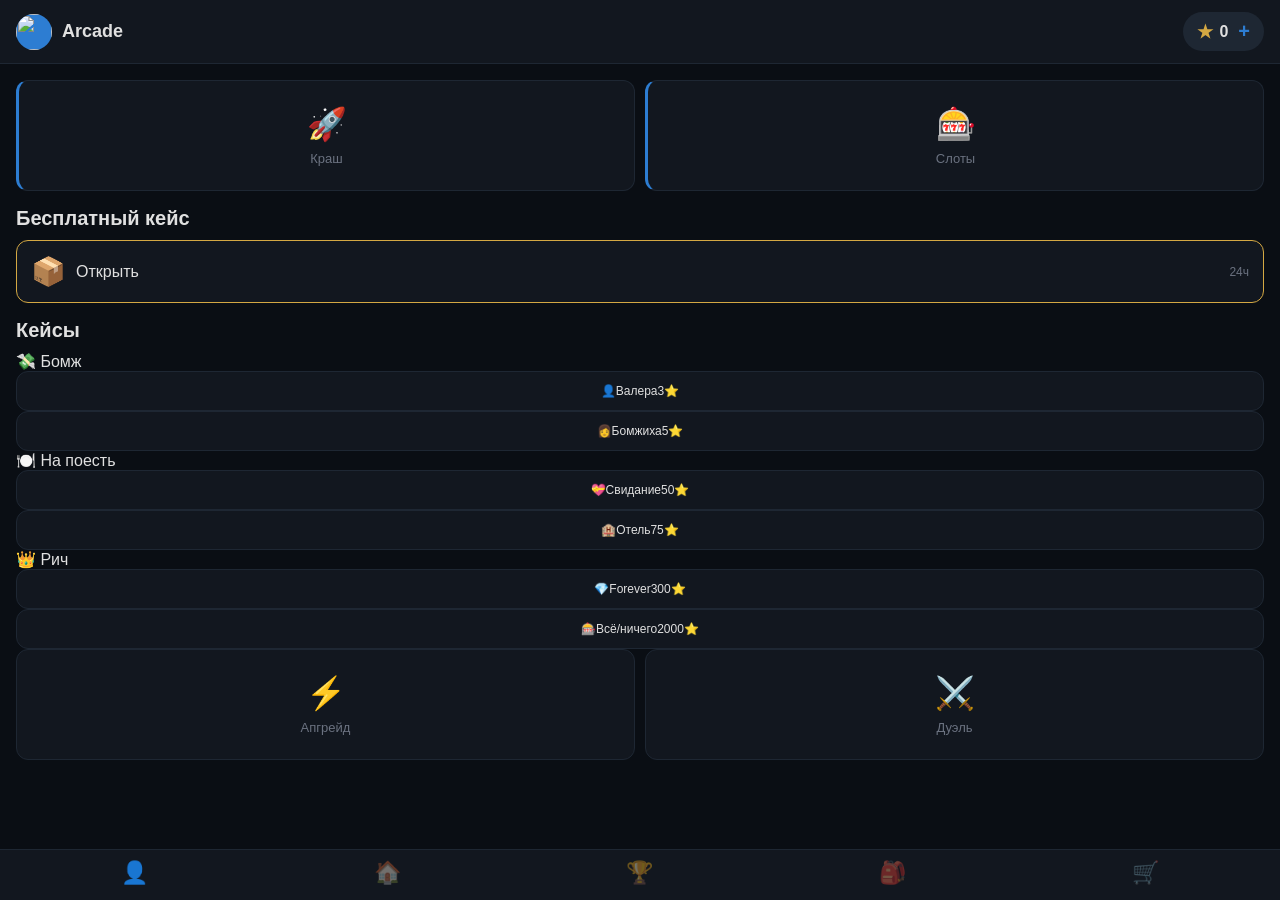
==== commit c517d7dc: "Update index.html" ====
--- a/webapp/index.html
+++ b/webapp/index.html
@@ -7,10 +7,9 @@
     <link rel="stylesheet" href="style.css">
 </head>
 <body>
-    <!-- Шапка -->
     <div class="header">
         <div class="header-left">
-            <div class="avatar-circle">A</div>
+            <img id="avatar" class="avatar-circle" src="" alt="">
             <span class="logo">Arcade</span>
         </div>
         <div class="balance-wrap" onclick="openDeposit()">
@@ -20,64 +19,53 @@
         </div>
     </div>
 
-    <!-- Главная -->
     <div id="page-home" class="page active">
         <div class="game-grid">
-            <button class="game-card blue" onclick="openCrash()">
-                <span class="game-icon">🚀</span>
-                <span class="game-label">Краш</span>
-            </button>
-            <button class="game-card blue" onclick="openSlots()">
-                <span class="game-icon">🎰</span>
-                <span class="game-label">Слоты</span>
-            </button>
+            <button class="game-card blue" onclick="openCrash()"><span class="game-icon">🚀</span><span class="game-label">Краш</span></button>
+            <button class="game-card blue" onclick="openSlots()"><span class="game-icon">🎰</span><span class="game-label">Слоты</span></button>
         </div>
-        
         <div class="section-title">Бесплатный кейс</div>
-        <div class="free-case" onclick="openFreeCase()">
-            <span class="free-icon">📦</span>
-            <span>Открыть</span>
-            <span style="margin-left:auto;color:var(--gray);font-size:12px;">24ч</span>
+        <div class="free-case" onclick="openFreeCase()"><span class="free-icon">📦</span><span>Открыть</span><span style="margin-left:auto;color:var(--gray);font-size:12px;">24ч</span></div>
+        <div class="section-title">Кейсы</div>
+        <div class="case-category">
+            <div class="cat-name">💸 Бомж</div>
+            <div class="cases-row">
+                <div class="case-mini" onclick="openCase('valera')"><span>👤</span><span>Валера</span><span>3⭐</span></div>
+                <div class="case-mini" onclick="openCase('bumzhikha')"><span>👩</span><span>Бомжиха</span><span>5⭐</span></div>
+            </div>
         </div>
-        
-        <div class="section-title">Кейсы</div>
-        <div class="cases-scroll">
-            <div class="case-mini" onclick="openCase('valera')"><span>📦</span><span>Валера</span><span>3 ⭐</span></div>
-            <div class="case-mini" onclick="openCase('bumzhikha')"><span>📦</span><span>Бомжиха</span><span>5 ⭐</span></div>
-            <div class="case-mini" onclick="openCase('svidanie')"><span>💝</span><span>Свидание</span><span>50 ⭐</span></div>
-            <div class="case-mini" onclick="openCase('otel')"><span>🏨</span><span>Отель</span><span>75 ⭐</span></div>
-            <div class="case-mini" onclick="openCase('forever')"><span>💎</span><span>Forever</span><span>300 ⭐</span></div>
-            <div class="case-mini" onclick="openCase('allornothing')"><span>🎰</span><span>Всё/ничего</span><span>2000 ⭐</span></div>
+        <div class="case-category">
+            <div class="cat-name">🍽️ На поесть</div>
+            <div class="cases-row">
+                <div class="case-mini" onclick="openCase('svidanie')"><span>💝</span><span>Свидание</span><span>50⭐</span></div>
+                <div class="case-mini" onclick="openCase('otel')"><span>🏨</span><span>Отель</span><span>75⭐</span></div>
+            </div>
         </div>
-        
+        <div class="case-category">
+            <div class="cat-name">👑 Рич</div>
+            <div class="cases-row">
+                <div class="case-mini" onclick="openCase('forever')"><span>💎</span><span>Forever</span><span>300⭐</span></div>
+                <div class="case-mini" onclick="openCase('allornothing')"><span>🎰</span><span>Всё/ничего</span><span>2000⭐</span></div>
+            </div>
+        </div>
         <div class="game-grid">
-            <button class="game-card wide" onclick="openUpgrade()">
-                <span class="game-icon">⚡</span>
-                <span class="game-label">Апгрейд</span>
-            </button>
-            <button class="game-card wide" onclick="openDuel()">
-                <span class="game-icon">⚔️</span>
-                <span class="game-label">Дуэль</span>
-            </button>
+            <button class="game-card wide" onclick="openUpgrade()"><span class="game-icon">⚡</span><span class="game-label">Апгрейд</span></button>
+            <button class="game-card wide" onclick="openDuel()"><span class="game-icon">⚔️</span><span class="game-label">Дуэль</span></button>
         </div>
     </div>
 
-    <!-- Краш -->
     <div id="page-crash" class="page fullscreen">
         <div class="close-btn" onclick="closeGame()">✕</div>
         <div class="crash-game">
-            <div class="crash-graph" id="crash-graph">
-                <div class="crash-multiplier" id="crash-mult">1.00x</div>
-            </div>
+            <div class="crash-graph"><div class="crash-multiplier" id="crash-mult">1.00x</div></div>
             <div class="crash-bet-area">
-                <input type="number" id="crash-bet" placeholder="Ставка ⭐">
+                <input type="number" id="crash-bet" placeholder="Ставка">
                 <button class="btn-blue" onclick="startCrash()">Ставка</button>
                 <button class="btn-gold" id="crash-cashout" onclick="cashout()" disabled>Забрать</button>
             </div>
         </div>
     </div>
 
-    <!-- Слоты -->
     <div id="page-slots" class="page fullscreen">
         <div class="close-btn" onclick="closeGame()">✕</div>
         <div class="slots-game">
@@ -86,11 +74,12 @@
                 <button class="slot-tab" onclick="switchSlot('start')">Старт</button>
                 <button class="slot-tab" onclick="switchSlot('major')">Мажор</button>
             </div>
-            <div class="slot-machine-cs2" id="slot-reels">
+            <div class="slot-reels" id="slot-reels">
                 <div class="slot-reel" id="reel1">⭐</div>
-                <div class="slot-reel" id="reel2">⭐</div>
-                <div class="slot-reel" id="reel3">⭐</div>
+                <div class="slot-reel" id="reel2">💎</div>
+                <div class="slot-reel" id="reel3">🔥</div>
             </div>
+            <div class="slot-loot" id="slot-loot"></div>
             <div class="slot-multipliers">
                 <button class="mult-btn active" onclick="setSlotMult(1)">x1</button>
                 <button class="mult-btn" onclick="setSlotMult(2)">x2</button>
@@ -100,13 +89,10 @@
         </div>
     </div>
 
-    <!-- Кейс открытие -->
     <div id="page-case-open" class="page fullscreen">
         <div class="close-btn" onclick="closeCaseOpen()">✕</div>
         <div class="case-open-container">
-            <div class="case-spin-area">
-                <div class="case-reel" id="case-reel">📦</div>
-            </div>
+            <div class="case-reel" id="case-reel">📦</div>
             <div id="case-result-block" style="display:none;">
                 <div id="case-result-text"></div>
                 <button class="btn-gold" onclick="closeCaseOpen()">Забрать</button>
@@ -114,43 +100,36 @@
         </div>
     </div>
 
-    <!-- Рефералы -->
     <div id="page-ref" class="page">
         <div class="section-title">Приглашай друзей</div>
         <p class="sub-text">Получай 5% с их проигрышей.</p>
         <div class="ref-card">
             <button class="copy-btn" onclick="copyRef()">📋 Копировать ссылку</button>
-            <p class="ref-hint">Получайте 5% с трат людей перешедших по вашей ссылке</p>
-            <div class="ref-earned">Всего заработано: <span id="ref-earned">0</span> ⭐</div>
+            <p class="ref-hint">5% с трат по вашей ссылке</p>
+            <div class="ref-earned">Заработано: <span id="ref-earned">0</span> ⭐</div>
         </div>
     </div>
 
-    <!-- Лидерборд -->
     <div id="page-leaderboard" class="page">
         <div class="section-title">Рейтинг</div>
         <p class="sub-text">Топ 10 по оборотам за сутки</p>
         <div id="leaderboard-list"></div>
     </div>
 
-    <!-- Инвентарь -->
     <div id="page-inventory" class="page">
         <div class="section-title">Инвентарь</div>
         <div id="inventory-list"><p class="empty">Здесь пусто</p></div>
         <button class="btn-blue" onclick="goPage('home')">Открыть кейс</button>
     </div>
 
-    <!-- Магазин -->
     <div id="page-shop" class="page">
         <div class="section-title">Магазин NFT</div>
         <div id="shop-list"></div>
     </div>
 
-    <!-- Апгрейд -->
     <div id="page-upgrade" class="page fullscreen">
         <div class="close-btn" onclick="closeUpgrade()">✕</div>
-        <div class="upgrade-circle">
-            <span id="upgrade-chance">0%</span>
-        </div>
+        <div class="upgrade-circle"><span id="upgrade-chance">0%</span></div>
         <div class="upgrade-select">
             <button class="btn-blue" onclick="selectFromNFT()">Что апгрейдим</button>
             <span id="from-nft">—</span>
@@ -160,7 +139,6 @@
         <button class="btn-gold" onclick="doUpgrade()">Апгрейд</button>
     </div>
 
-    <!-- Пополнение -->
     <div id="page-deposit" class="page fullscreen">
         <div class="close-btn" onclick="closeDeposit()">✕</div>
         <div class="section-title">Пополнить через TON</div>
@@ -170,16 +148,15 @@
         <button class="btn-gold" onclick="deposit()">Оплатить</button>
     </div>
 
-    <!-- Нижняя панель -->
     <div class="bottom-nav">
-        <button class="nav-btn active" onclick="goPage('ref')">👤<span class="nav-label">Рефералы</span></button>
-        <button class="nav-btn" onclick="goPage('home')">🏠<span class="nav-label">Главное</span></button>
-        <button class="nav-btn" onclick="goPage('leaderboard')">🏆<span class="nav-label">Рейтинг</span></button>
-        <button class="nav-btn" onclick="goPage('inventory')">🎒<span class="nav-label">Инвентарь</span></button>
-        <button class="nav-btn" onclick="goPage('shop')">🛒<span class="nav-label">Магазин</span></button>
+        <button class="nav-btn active" onclick="goPage('ref')">👤</button>
+        <button class="nav-btn" onclick="goPage('home')">🏠</button>
+        <button class="nav-btn" onclick="goPage('leaderboard')">🏆</button>
+        <button class="nav-btn" onclick="goPage('inventory')">🎒</button>
+        <button class="nav-btn" onclick="goPage('shop')">🛒</button>
     </div>
 
     <script src="https://telegram.org/js/telegram-web-app.js"></script>
     <script src="app.js"></script>
 </body>
-                                                                       </html>
+                                                                                                               </html>
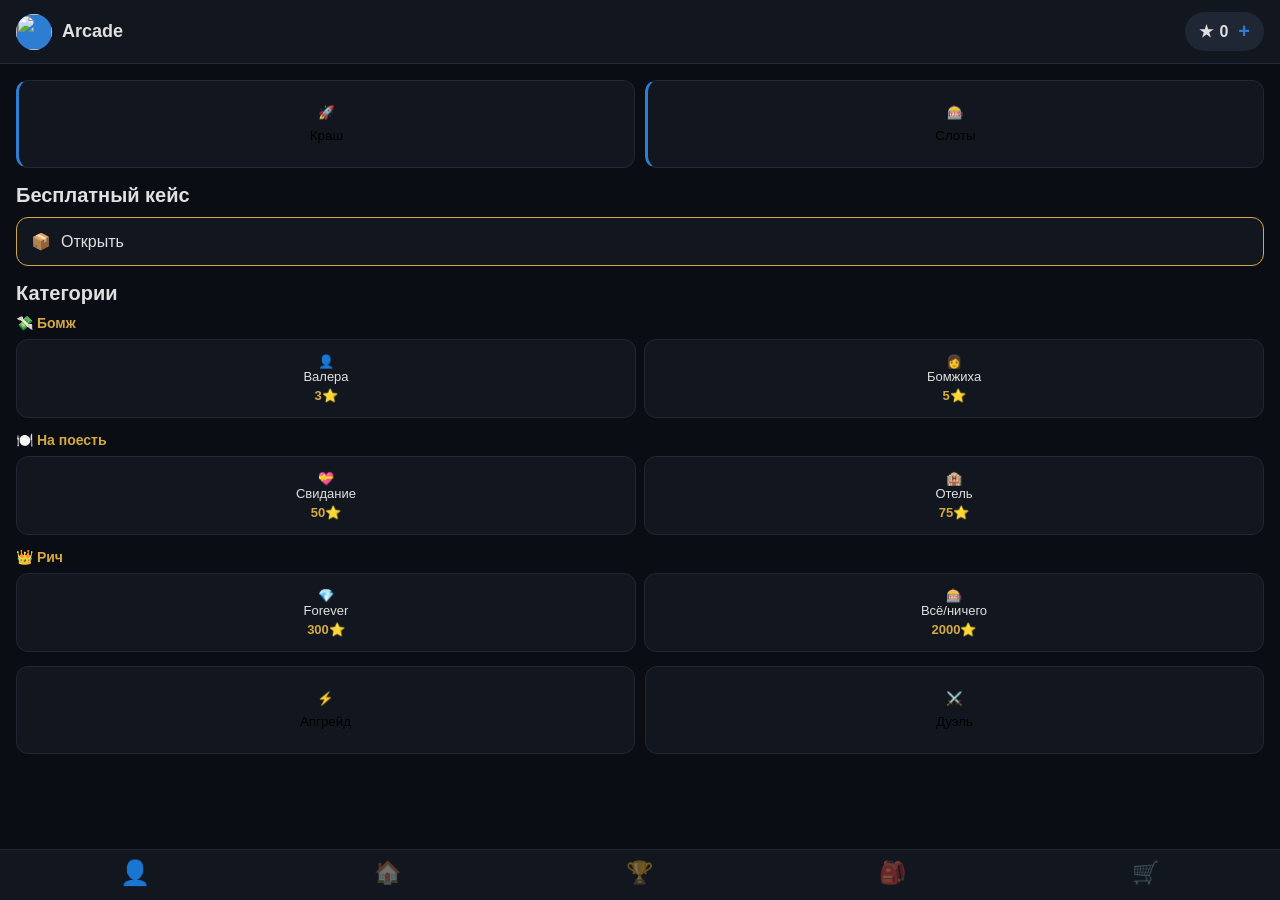
==== commit f32018ad: "Update index.html" ====
--- a/webapp/index.html
+++ b/webapp/index.html
@@ -2,7 +2,7 @@
 <html lang="ru">
 <head>
     <meta charset="UTF-8">
-    <meta name="viewport" content="width=device-width, initial-scale=1.0, user-scalable=no">
+    <meta name="viewport" content="width=device-width, initial-scale=1.0, maximum-scale=1.0, user-scalable=no">
     <title>Arcade</title>
     <link rel="stylesheet" href="style.css">
 </head>
@@ -13,55 +13,84 @@
             <span class="logo">Arcade</span>
         </div>
         <div class="balance-wrap" onclick="openDeposit()">
-            <span class="star-icon">★</span>
-            <span id="balance">0</span>
-            <span class="plus-btn">+</span>
+            <span>★</span><span id="balance">0</span><span class="plus-btn">+</span>
         </div>
     </div>
 
     <div id="page-home" class="page active">
         <div class="game-grid">
-            <button class="game-card blue" onclick="openCrash()"><span class="game-icon">🚀</span><span class="game-label">Краш</span></button>
-            <button class="game-card blue" onclick="openSlots()"><span class="game-icon">🎰</span><span class="game-label">Слоты</span></button>
+            <button class="game-card blue" onclick="openCrash()"><span>🚀</span><span>Краш</span></button>
+            <button class="game-card blue" onclick="openSlots()"><span>🎰</span><span>Слоты</span></button>
         </div>
         <div class="section-title">Бесплатный кейс</div>
-        <div class="free-case" onclick="openFreeCase()"><span class="free-icon">📦</span><span>Открыть</span><span style="margin-left:auto;color:var(--gray);font-size:12px;">24ч</span></div>
-        <div class="section-title">Кейсы</div>
-        <div class="case-category">
+        <div class="free-case" onclick="openFreeCase()"><span>📦</span><span>Открыть</span></div>
+        <div class="section-title">Категории</div>
+        <div class="case-category" onclick="goPage('cases')">
             <div class="cat-name">💸 Бомж</div>
             <div class="cases-row">
-                <div class="case-mini" onclick="openCase('valera')"><span>👤</span><span>Валера</span><span>3⭐</span></div>
-                <div class="case-mini" onclick="openCase('bumzhikha')"><span>👩</span><span>Бомжиха</span><span>5⭐</span></div>
+                <div class="case-mini"><span>👤</span><span>Валера</span><span>3⭐</span></div>
+                <div class="case-mini"><span>👩</span><span>Бомжиха</span><span>5⭐</span></div>
             </div>
         </div>
-        <div class="case-category">
+        <div class="case-category" onclick="goPage('cases')">
             <div class="cat-name">🍽️ На поесть</div>
             <div class="cases-row">
-                <div class="case-mini" onclick="openCase('svidanie')"><span>💝</span><span>Свидание</span><span>50⭐</span></div>
-                <div class="case-mini" onclick="openCase('otel')"><span>🏨</span><span>Отель</span><span>75⭐</span></div>
+                <div class="case-mini"><span>💝</span><span>Свидание</span><span>50⭐</span></div>
+                <div class="case-mini"><span>🏨</span><span>Отель</span><span>75⭐</span></div>
             </div>
         </div>
-        <div class="case-category">
+        <div class="case-category" onclick="goPage('cases')">
             <div class="cat-name">👑 Рич</div>
             <div class="cases-row">
-                <div class="case-mini" onclick="openCase('forever')"><span>💎</span><span>Forever</span><span>300⭐</span></div>
-                <div class="case-mini" onclick="openCase('allornothing')"><span>🎰</span><span>Всё/ничего</span><span>2000⭐</span></div>
+                <div class="case-mini"><span>💎</span><span>Forever</span><span>300⭐</span></div>
+                <div class="case-mini"><span>🎰</span><span>Всё/ничего</span><span>2000⭐</span></div>
             </div>
         </div>
         <div class="game-grid">
-            <button class="game-card wide" onclick="openUpgrade()"><span class="game-icon">⚡</span><span class="game-label">Апгрейд</span></button>
-            <button class="game-card wide" onclick="openDuel()"><span class="game-icon">⚔️</span><span class="game-label">Дуэль</span></button>
+            <button class="game-card wide" onclick="openUpgrade()"><span>⚡</span><span>Апгрейд</span></button>
+            <button class="game-card wide" onclick="openDuel()"><span>⚔️</span><span>Дуэль</span></button>
+        </div>
+    </div>
+
+    <div id="page-cases" class="page">
+        <div class="close-btn" onclick="goPage('home')">←</div>
+        <div class="section-title">Кейсы</div>
+        <div class="case-category"><div class="cat-name">💸 Бомж</div></div>
+        <div class="case-card" onclick="showCaseDetail('valera')"><span>👤</span><span>Валера</span><span>3⭐</span></div>
+        <div class="case-card" onclick="showCaseDetail('bumzhikha')"><span>👩</span><span>Бомжиха</span><span>5⭐</span></div>
+        <div class="case-category"><div class="cat-name">🍽️ На поесть</div></div>
+        <div class="case-card" onclick="showCaseDetail('svidanie')"><span>💝</span><span>Свидание</span><span>50⭐</span></div>
+        <div class="case-card" onclick="showCaseDetail('otel')"><span>🏨</span><span>Отель</span><span>75⭐</span></div>
+        <div class="case-category"><div class="cat-name">👑 Рич</div></div>
+        <div class="case-card" onclick="showCaseDetail('forever')"><span>💎</span><span>Forever</span><span>300⭐</span></div>
+        <div class="case-card" onclick="showCaseDetail('allornothing')"><span>🎰</span><span>Всё/ничего</span><span>2000⭐</span></div>
+    </div>
+
+    <div id="page-case-detail" class="page">
+        <div class="close-btn" onclick="goPage('cases')">←</div>
+        <div id="case-detail-content"></div>
+    </div>
+
+    <div id="page-case-open" class="page fullscreen">
+        <div class="close-btn" onclick="closeCaseOpen()">✕</div>
+        <div class="case-open-container">
+            <div class="case-reels" id="case-reels"></div>
+            <div id="case-result-block" style="display:none;">
+                <div id="case-result-text"></div>
+                <button class="btn-gold" onclick="closeCaseOpen()">Забрать</button>
+            </div>
         </div>
     </div>
 
     <div id="page-crash" class="page fullscreen">
         <div class="close-btn" onclick="closeGame()">✕</div>
         <div class="crash-game">
-            <div class="crash-graph"><div class="crash-multiplier" id="crash-mult">1.00x</div></div>
+            <div class="crash-multiplier" id="crash-mult">1.00x</div>
+            <div class="crash-graph" id="crash-graph"></div>
             <div class="crash-bet-area">
                 <input type="number" id="crash-bet" placeholder="Ставка">
-                <button class="btn-blue" onclick="startCrash()">Ставка</button>
-                <button class="btn-gold" id="crash-cashout" onclick="cashout()" disabled>Забрать</button>
+                <button class="btn-blue big" onclick="startCrash()">Ставка</button>
+                <button class="btn-gold big" id="crash-cashout" onclick="cashout()" disabled>Забрать</button>
             </div>
         </div>
     </div>
@@ -74,45 +103,29 @@
                 <button class="slot-tab" onclick="switchSlot('start')">Старт</button>
                 <button class="slot-tab" onclick="switchSlot('major')">Мажор</button>
             </div>
-            <div class="slot-reels" id="slot-reels">
-                <div class="slot-reel" id="reel1">⭐</div>
-                <div class="slot-reel" id="reel2">💎</div>
-                <div class="slot-reel" id="reel3">🔥</div>
-            </div>
-            <div class="slot-loot" id="slot-loot"></div>
+            <div class="slot-reels" id="slot-reels"></div>
             <div class="slot-multipliers">
                 <button class="mult-btn active" onclick="setSlotMult(1)">x1</button>
                 <button class="mult-btn" onclick="setSlotMult(2)">x2</button>
                 <button class="mult-btn" onclick="setSlotMult(3)">x3</button>
             </div>
-            <button class="btn-blue" onclick="spinSlots()">Крутить</button>
-        </div>
-    </div>
-
-    <div id="page-case-open" class="page fullscreen">
-        <div class="close-btn" onclick="closeCaseOpen()">✕</div>
-        <div class="case-open-container">
-            <div class="case-reel" id="case-reel">📦</div>
-            <div id="case-result-block" style="display:none;">
-                <div id="case-result-text"></div>
-                <button class="btn-gold" onclick="closeCaseOpen()">Забрать</button>
-            </div>
+            <button class="btn-blue big" onclick="spinSlots()">Крутить</button>
         </div>
     </div>
 
     <div id="page-ref" class="page">
         <div class="section-title">Приглашай друзей</div>
-        <p class="sub-text">Получай 5% с их проигрышей.</p>
+        <p>Получай 5% с их проигрышей.</p>
         <div class="ref-card">
             <button class="copy-btn" onclick="copyRef()">📋 Копировать ссылку</button>
-            <p class="ref-hint">5% с трат по вашей ссылке</p>
-            <div class="ref-earned">Заработано: <span id="ref-earned">0</span> ⭐</div>
+            <p>5% с трат по вашей ссылке</p>
+            <div>Заработано: <span id="ref-earned">0</span> ⭐</div>
         </div>
     </div>
 
     <div id="page-leaderboard" class="page">
         <div class="section-title">Рейтинг</div>
-        <p class="sub-text">Топ 10 по оборотам за сутки</p>
+        <p>Топ 10 по оборотам за сутки</p>
         <div id="leaderboard-list"></div>
     </div>
 
@@ -129,23 +142,33 @@
 
     <div id="page-upgrade" class="page fullscreen">
         <div class="close-btn" onclick="closeUpgrade()">✕</div>
-        <div class="upgrade-circle"><span id="upgrade-chance">0%</span></div>
-        <div class="upgrade-select">
-            <button class="btn-blue" onclick="selectFromNFT()">Что апгрейдим</button>
-            <span id="from-nft">—</span>
-            <button class="btn-blue" onclick="selectToNFT()">Во что</button>
-            <span id="to-nft">—</span>
+        <div class="upgrade-container">
+            <div class="wheel" id="upgrade-wheel">
+                <div class="wheel-pointer">▼</div>
+                <div class="wheel-chance" id="upgrade-chance">0%</div>
+            </div>
+            <div class="upgrade-buttons">
+                <button class="btn-blue" onclick="selectFromNFT()">Апгрейдим</button>
+                <button class="btn-blue" onclick="selectToNFT()">Во что</button>
+            </div>
+            <div class="upgrade-info">
+                <span id="from-nft">—</span>
+                <span>→</span>
+                <span id="to-nft">—</span>
+            </div>
+            <button class="btn-gold big" onclick="doUpgrade()">Апгрейд</button>
         </div>
-        <button class="btn-gold" onclick="doUpgrade()">Апгрейд</button>
     </div>
 
     <div id="page-deposit" class="page fullscreen">
         <div class="close-btn" onclick="closeDeposit()">✕</div>
-        <div class="section-title">Пополнить через TON</div>
-        <button class="btn-blue" onclick="connectWallet()">Подключить кошелёк</button>
-        <div id="wallet-status">Не подключен</div>
+        <div class="section-title">Пополнить</div>
         <input type="number" id="dep-amount" placeholder="Сколько звёзд?">
-        <button class="btn-gold" onclick="deposit()">Оплатить</button>
+        <button class="btn-blue big" onclick="deposit()">Пополнить через TON</button>
+        <div style="height:20px;"></div>
+        <div class="section-title">Промокод</div>
+        <input type="text" id="promo-code" placeholder="Введите промокод">
+        <button class="btn-gold big" onclick="usePromo()">Активировать</button>
     </div>
 
     <div class="bottom-nav">
@@ -159,4 +182,4 @@
     <script src="https://telegram.org/js/telegram-web-app.js"></script>
     <script src="app.js"></script>
 </body>
-                                                                                                               </html>
+    </html>
--- a/webapp/style.css
+++ b/webapp/style.css
@@ -19,13 +19,12 @@
     color: var(--white);
     font-family: -apple-system, BlinkMacSystemFont, 'Segoe UI', Roboto, sans-serif;
     min-height: 100vh;
-    padding-bottom: 90px;
+    padding-bottom: 80px;
     -webkit-tap-highlight-color: transparent;
     user-select: none;
     overflow-x: hidden;
 }
 
-/* Шапка */
 .header {
     display: flex;
     justify-content: space-between;
@@ -37,14 +36,12 @@
     top: 0;
     z-index: 50;
 }
-
 .header-left { display: flex; align-items: center; gap: 10px; }
 .avatar-circle {
     width: 36px; height: 36px;
+    border-radius: 50%;
+    object-fit: cover;
     background: var(--blue);
-    border-radius: 50%;
-    display: flex; align-items: center; justify-content: center;
-    font-weight: bold; font-size: 16px;
 }
 .logo { font-weight: bold; font-size: 18px; }
 
@@ -56,8 +53,7 @@
 .star-icon { color: var(--gold); font-size: 18px; }
 .plus-btn { color: var(--blue); font-size: 20px; margin-left: 4px; }
 
-/* Страницы */
-.page { display: none; padding: 16px; animation: fade 0.25s; }
+.page { display: none; padding: 16px; animation: fade 0.3s ease; }
 .page.active { display: block; }
 .page.fullscreen {
     position: fixed; top: 0; left: 0; width: 100%; height: 100%;
@@ -67,7 +63,7 @@
 .page.fullscreen.active { display: flex; }
 
 @keyframes fade {
-    from { opacity: 0; transform: translateY(6px); }
+    from { opacity: 0; transform: translateY(8px); }
     to { opacity: 1; transform: translateY(0); }
 }
 
@@ -76,16 +72,14 @@
     font-size: 24px; color: var(--gray); cursor: pointer; z-index: 10;
 }
 
-.section-title { font-size: 20px; font-weight: bold; margin: 16px 0 10px; color: var(--white); }
+.section-title { font-size: 20px; font-weight: bold; margin: 16px 0 10px; }
 .sub-text { font-size: 14px; color: var(--gray); margin-bottom: 12px; }
 
-/* Кнопки */
 .btn-blue {
     width: 100%; padding: 14px;
     background: var(--blue); color: #fff;
     border: none; border-radius: var(--radius);
     font-size: 15px; font-weight: bold; cursor: pointer;
-    transition: background 0.2s;
 }
 .btn-blue:active { background: var(--blue2); }
 
@@ -105,7 +99,6 @@
 }
 input:focus { border-color: var(--blue); }
 
-/* Главная */
 .game-grid { display: flex; gap: 10px; margin-bottom: 12px; }
 .game-card {
     flex: 1; padding: 24px 12px;
@@ -115,7 +108,6 @@
     transition: all 0.2s;
 }
 .game-card.blue { border-left: 3px solid var(--blue); }
-.game-card.wide { flex: 1; }
 .game-card:active { border-color: var(--blue); transform: scale(0.97); }
 .game-icon { font-size: 32px; }
 .game-label { font-size: 13px; color: var(--gray); }
@@ -123,62 +115,62 @@
 .free-case {
     display: flex; align-items: center; gap: 10px;
     background: var(--card); border: 1px solid var(--gold);
-    border-radius: var(--radius); padding: 14px;
-    cursor: pointer; margin-bottom: 12px;
+    border-radius: var(--radius); padding: 14px; cursor: pointer; margin-bottom: 12px;
 }
 .free-icon { font-size: 28px; }
 
-.cases-scroll {
-    display: flex; gap: 8px; overflow-x: auto;
-    padding-bottom: 8px; margin-bottom: 12px;
-}
+.case-category { margin-bottom: 14px; }
+.cat-name { font-size: 14px; color: var(--gold); margin-bottom: 8px; font-weight: bold; }
+.cases-row { display: flex; gap: 8px; }
 .case-mini {
-    min-width: 90px; padding: 12px 8px;
+    flex: 1; padding: 14px 10px;
     background: var(--card); border: 1px solid var(--border);
     border-radius: var(--radius); text-align: center; cursor: pointer;
-    font-size: 12px; flex-shrink: 0;
-}
-.case-mini:active { border-color: var(--blue); }
-
-/* Краш */
-.crash-game {
-    width: 100%; height: 100%;
-    display: flex; flex-direction: column;
-    padding: 50px 16px 16px;
-}
+    font-size: 13px; transition: all 0.2s;
+}
+.case-mini:active { border-color: var(--blue); transform: scale(0.97); }
+.case-mini span { display: block; }
+.case-mini span:last-child { color: var(--gold); font-weight: bold; margin-top: 4px; }
+
+.crash-game { width: 100%; height: 100%; display: flex; flex-direction: column; padding: 50px 16px 16px; }
 .crash-graph {
     flex: 1; background: var(--card); border-radius: var(--radius);
     display: flex; align-items: center; justify-content: center;
-    position: relative; overflow: hidden;
-}
-.crash-multiplier {
-    font-size: 48px; font-weight: bold; color: var(--gold);
-    z-index: 2;
-}
+}
+.crash-multiplier { font-size: 48px; font-weight: bold; color: var(--gold); }
 .crash-bet-area { display: flex; gap: 8px; margin-top: 12px; }
 .crash-bet-area input { flex: 2; }
-.crash-bet-area .btn-blue { flex: 1; }
-.crash-bet-area .btn-gold { flex: 1; }
-
-/* Слоты */
+.crash-bet-area .btn-blue, .crash-bet-area .btn-gold { flex: 1; }
+
 .slots-game { width: 100%; height: 100%; padding: 50px 16px 16px; overflow-y: auto; }
 .slot-tabs { display: flex; gap: 4px; background: var(--card); border-radius: 10px; padding: 4px; margin-bottom: 16px; }
 .slot-tab {
     flex: 1; padding: 10px; border: none; background: none;
     color: var(--gray); font-size: 13px; border-radius: 8px; cursor: pointer;
 }
-.slot-tab.active { background: var(--blue); color: #fff; font-weight: bold; }
-
-.slot-machine-cs2 {
+.slot-tab.active { color: #fff; font-weight: bold; }
+.slot-tab:nth-child(1).active { background: var(--blue); }
+.slot-tab:nth-child(2).active { background: var(--red); }
+.slot-tab:nth-child(3).active { background: var(--gold); }
+
+.slot-reels {
     display: flex; gap: 6px; justify-content: center;
-    margin-bottom: 16px; height: 140px; overflow: hidden;
+    margin-bottom: 12px; height: 140px;
     background: var(--card); border-radius: var(--radius); padding: 10px;
+    border: 2px solid var(--blue);
 }
 .slot-reel {
     width: 90px; height: 120px;
     background: var(--border); border-radius: 8px;
     display: flex; align-items: center; justify-content: center;
-    font-size: 40px; transition: transform 0.1s;
+    font-size: 40px; transition: all 0.1s;
+}
+
+.slot-loot { margin-bottom: 12px; }
+.loot-row {
+    display: flex; justify-content: space-between;
+    padding: 8px 12px; background: var(--card); border-radius: 8px;
+    margin-bottom: 4px; font-size: 13px; color: var(--gray);
 }
 
 .slot-multipliers { display: flex; gap: 8px; margin-bottom: 12px; }
@@ -189,7 +181,9 @@
 }
 .mult-btn.active { border-color: var(--blue); color: var(--blue); }
 
-/* Рефералы */
+.case-open-container { text-align: center; padding-top: 80px; }
+.case-reel { font-size: 100px; transition: transform 0.1s; }
+
 .ref-card { background: var(--card); border-radius: var(--radius); padding: 20px; text-align: center; }
 .copy-btn {
     width: 100%; padding: 16px; background: #fff; color: #000;
@@ -198,12 +192,10 @@
 .ref-hint { font-size: 12px; color: var(--gray); margin: 12px 0; }
 .ref-earned { font-weight: bold; color: var(--gold); font-size: 16px; }
 
-/* Лидерборд */
 #leaderboard-list { display: flex; flex-direction: column; gap: 6px; }
 .lb-row {
     display: flex; align-items: center; gap: 10px;
-    background: var(--card); padding: 12px; border-radius: var(--radius);
-    font-size: 14px;
+    background: var(--card); padding: 12px; border-radius: var(--radius); font-size: 14px;
 }
 .lb-place { width: 28px; font-weight: bold; color: var(--gold); }
 .lb-avatar {
@@ -213,13 +205,11 @@
 .lb-name { flex: 1; }
 .lb-amount { color: var(--gold); font-weight: bold; }
 
-/* Инвентарь */
 .empty { text-align: center; color: var(--gray); padding: 40px; }
 .inv-item {
     display: flex; align-items: center; gap: 10px;
     background: var(--card); padding: 12px; border-radius: var(--radius); margin-bottom: 6px;
 }
-.inv-emoji { font-size: 28px; }
 .inv-name { flex: 1; }
 .inv-value { color: var(--gold); font-weight: bold; }
 .inv-sell {
@@ -227,14 +217,11 @@
     padding: 8px 12px; border-radius: 8px; cursor: pointer; font-size: 12px;
 }
 
-/* Магазин */
 #shop-list { display: flex; flex-direction: column; gap: 6px; }
 .shop-item {
     display: flex; align-items: center; gap: 10px;
-    background: var(--card); padding: 12px; border-radius: var(--radius); cursor: pointer;
-}
-.shop-item:active { border: 1px solid var(--blue); }
-.shop-emoji { font-size: 28px; }
+    background: var(--card); padding: 12px; border-radius: var(--radius);
+}
 .shop-name { flex: 1; }
 .shop-price { color: var(--gold); font-weight: bold; }
 .shop-buy {
@@ -242,7 +229,46 @@
     padding: 8px 12px; border-radius: 8px; cursor: pointer; font-size: 12px;
 }
 
-/* Апгрейд */
+.nft-icon {
+    width: 48px; height: 48px;
+    border-radius: 10px;
+    background-size: cover;
+    background-position: center;
+    background-color: var(--border);
+    flex-shrink: 0;
+}
+.nft-scared_cat { background: linear-gradient(135deg, #2a1a3a, #4a2a5a); }
+.nft-mightly_arms { background: linear-gradient(135deg, #3a1a1a, #5a2a2a); }
+.nft-loot_bag { background: linear-gradient(135deg, #1a3a1a, #2a5a2a); }
+.nft-bricks { background: linear-gradient(135deg, #3a2a1a, #5a4a2a); }
+.nft-diamond { background: linear-gradient(135deg, #1a2a3a, #2a4a5a); }
+.nft-punk { background: linear-gradient(135deg, #3a1a3a, #5a2a5a); }
+.nft-ape { background: linear-gradient(135deg, #2a3a1a, #4a5a2a); }
+.nft-rocket { background: linear-gradient(135deg, #1a1a3a, #2a2a5a); }
+.nft-bitcoin { background: linear-gradient(135deg, #3a3a1a, #5a5a2a); }
+.nft-snoop { background: linear-gradient(135deg, #1a3a2a, #2a5a4a); }
+.nft-torch { background: linear-gradient(135deg, #3a1a0a, #5a2a0a); }
+.nft-icecream { background: linear-gradient(135deg, #3a2a3a, #5a4a5a); }
+.nft-ghost { background: linear-gradient(135deg, #1a1a2a, #2a2a4a); }
+.nft-phoenix { background: linear-gradient(135deg, #3a0a0a, #5a1a1a); }
+.nft-dragon { background: linear-gradient(135deg, #0a3a0a, #1a5a1a); }
+.nft-lamp { background: linear-gradient(135deg, #3a3a0a, #5a5a1a); }
+.nft-ship { background: linear-gradient(135deg, #0a2a3a, #1a4a5a); }
+.nft-ring { background: linear-gradient(135deg, #3a0a3a, #5a1a5a); }
+.nft-cake { background: linear-gradient(135deg, #3a1a2a, #5a2a4a); }
+.nft-rose { background: linear-gradient(135deg, #3a0a1a, #5a1a2a); }
+.nft-bear { background: linear-gradient(135deg, #2a1a0a, #4a2a1a); }
+.nft-wand { background: linear-gradient(135deg, #1a0a3a, #2a1a5a); }
+.nft-crystal { background: linear-gradient(135deg, #1a3a3a, #2a5a5a); }
+.nft-key { background: linear-gradient(135deg, #3a3a0a, #5a5a1a); }
+.nft-crown { background: linear-gradient(135deg, #3a2a0a, #5a4a1a); }
+.nft-ruby { background: linear-gradient(135deg, #3a0a0a, #5a1a1a); }
+.nft-amulet { background: linear-gradient(135deg, #0a3a2a, #1a5a4a); }
+.nft-sword { background: linear-gradient(135deg, #1a1a1a, #3a3a3a); }
+.nft-shield { background: linear-gradient(135deg, #2a2a3a, #4a4a5a); }
+.nft-potion { background: linear-gradient(135deg, #0a3a0a, #1a5a1a); }
+.nft-default { background: linear-gradient(135deg, #2a2a2a, #4a4a4a); }
+
 .upgrade-circle {
     width: 120px; height: 120px; border-radius: 50%;
     border: 4px solid var(--blue); margin: 20px auto;
@@ -252,11 +278,10 @@
 .upgrade-select { display: flex; flex-direction: column; gap: 8px; margin: 16px 0; }
 .upgrade-select span { text-align: center; color: var(--gray); padding: 4px; }
 
-/* Пополнение */
 #page-deposit { padding: 50px 16px 16px; }
 #wallet-status { text-align: center; color: var(--gray); margin: 8px 0; font-size: 13px; }
-
-/* Нижняя панель */
+#promo-code { margin-bottom: 8px; }
+
 .bottom-nav {
     position: fixed; bottom: 0; left: 0; width: 100%;
     display: flex; background: var(--card); border-top: 1px solid var(--border);
@@ -264,8 +289,6 @@
 }
 .nav-btn {
     flex: 1; font-size: 22px; background: none; border: none;
-    cursor: pointer; padding: 4px; opacity: 0.4; transition: all 0.2s;
-    display: flex; flex-direction: column; align-items: center; gap: 2px;
-}
-.nav-btn.active { opacity: 1; }
-.nav-label { font-size: 9px; color: var(--gray); }
+    cursor: pointer; padding: 4px; opacity: 0.4; transition: all 0.3s;
+}
+.nav-btn.active { opacity: 1; transform: scale(1.1); }
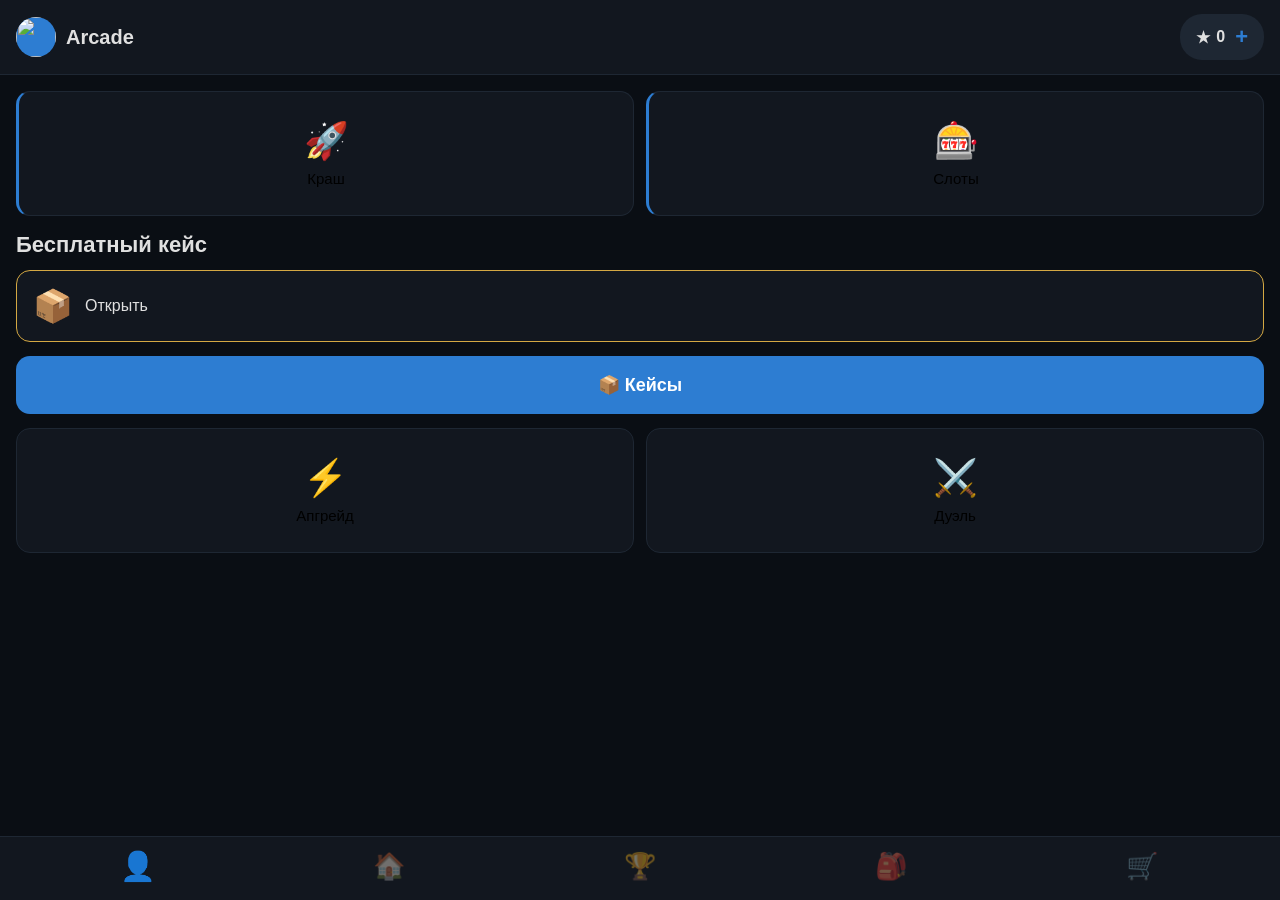
==== commit b33a3d64: "Update index.html" ====
--- a/webapp/index.html
+++ b/webapp/index.html
@@ -24,29 +24,8 @@
         </div>
         <div class="section-title">Бесплатный кейс</div>
         <div class="free-case" onclick="openFreeCase()"><span>📦</span><span>Открыть</span></div>
-        <div class="section-title">Категории</div>
-        <div class="case-category" onclick="goPage('cases')">
-            <div class="cat-name">💸 Бомж</div>
-            <div class="cases-row">
-                <div class="case-mini"><span>👤</span><span>Валера</span><span>3⭐</span></div>
-                <div class="case-mini"><span>👩</span><span>Бомжиха</span><span>5⭐</span></div>
-            </div>
-        </div>
-        <div class="case-category" onclick="goPage('cases')">
-            <div class="cat-name">🍽️ На поесть</div>
-            <div class="cases-row">
-                <div class="case-mini"><span>💝</span><span>Свидание</span><span>50⭐</span></div>
-                <div class="case-mini"><span>🏨</span><span>Отель</span><span>75⭐</span></div>
-            </div>
-        </div>
-        <div class="case-category" onclick="goPage('cases')">
-            <div class="cat-name">👑 Рич</div>
-            <div class="cases-row">
-                <div class="case-mini"><span>💎</span><span>Forever</span><span>300⭐</span></div>
-                <div class="case-mini"><span>🎰</span><span>Всё/ничего</span><span>2000⭐</span></div>
-            </div>
-        </div>
-        <div class="game-grid">
+        <button class="btn-blue big" onclick="goPage('cases')">📦 Кейсы</button>
+        <div class="game-grid" style="margin-top:14px;">
             <button class="game-card wide" onclick="openUpgrade()"><span>⚡</span><span>Апгрейд</span></button>
             <button class="game-card wide" onclick="openDuel()"><span>⚔️</span><span>Дуэль</span></button>
         </div>
@@ -99,10 +78,11 @@
         <div class="close-btn" onclick="closeGame()">✕</div>
         <div class="slots-game">
             <div class="slot-tabs">
-                <button class="slot-tab active" onclick="switchSlot('novice')">Новичок</button>
-                <button class="slot-tab" onclick="switchSlot('start')">Старт</button>
-                <button class="slot-tab" onclick="switchSlot('major')">Мажор</button>
+                <button class="slot-tab active" onclick="switchSlot('novice')">Новичок 3⭐</button>
+                <button class="slot-tab" onclick="switchSlot('start')">Старт 10⭐</button>
+                <button class="slot-tab" onclick="switchSlot('major')">Мажор 305⭐</button>
             </div>
+            <div class="slot-info" id="slot-info"></div>
             <div class="slot-reels" id="slot-reels"></div>
             <div class="slot-multipliers">
                 <button class="mult-btn active" onclick="setSlotMult(1)">x1</button>
@@ -132,7 +112,7 @@
     <div id="page-inventory" class="page">
         <div class="section-title">Инвентарь</div>
         <div id="inventory-list"><p class="empty">Здесь пусто</p></div>
-        <button class="btn-blue" onclick="goPage('home')">Открыть кейс</button>
+        <button class="btn-blue" onclick="goPage('cases')">Открыть кейс</button>
     </div>
 
     <div id="page-shop" class="page">
@@ -152,9 +132,7 @@
                 <button class="btn-blue" onclick="selectToNFT()">Во что</button>
             </div>
             <div class="upgrade-info">
-                <span id="from-nft">—</span>
-                <span>→</span>
-                <span id="to-nft">—</span>
+                <span id="from-nft">—</span><span>→</span><span id="to-nft">—</span>
             </div>
             <button class="btn-gold big" onclick="doUpgrade()">Апгрейд</button>
         </div>
--- a/webapp/style.css
+++ b/webapp/style.css
@@ -9,7 +9,7 @@
     --gray: #6b7280;
     --red: #c0392b;
     --green: #27ae60;
-    --radius: 12px;
+    --radius: 14px;
 }
 
 * { margin: 0; padding: 0; box-sizing: border-box; }
@@ -19,17 +19,18 @@
     color: var(--white);
     font-family: -apple-system, BlinkMacSystemFont, 'Segoe UI', Roboto, sans-serif;
     min-height: 100vh;
-    padding-bottom: 80px;
+    padding-bottom: 90px;
     -webkit-tap-highlight-color: transparent;
     user-select: none;
     overflow-x: hidden;
+    font-size: 16px;
 }
 
 .header {
     display: flex;
     justify-content: space-between;
     align-items: center;
-    padding: 12px 16px;
+    padding: 14px 16px;
     background: var(--card);
     border-bottom: 1px solid var(--border);
     position: sticky;
@@ -38,27 +39,26 @@
 }
 .header-left { display: flex; align-items: center; gap: 10px; }
 .avatar-circle {
-    width: 36px; height: 36px;
+    width: 40px; height: 40px;
     border-radius: 50%;
     object-fit: cover;
     background: var(--blue);
 }
-.logo { font-weight: bold; font-size: 18px; }
+.logo { font-weight: bold; font-size: 20px; }
 
 .balance-wrap {
     display: flex; align-items: center; gap: 6px;
-    background: var(--border); padding: 8px 14px;
-    border-radius: 20px; cursor: pointer; font-weight: bold;
-}
-.star-icon { color: var(--gold); font-size: 18px; }
-.plus-btn { color: var(--blue); font-size: 20px; margin-left: 4px; }
+    background: var(--border); padding: 10px 16px;
+    border-radius: 22px; cursor: pointer; font-weight: bold; font-size: 16px;
+}
+.plus-btn { color: var(--blue); font-size: 22px; margin-left: 4px; }
 
 .page { display: none; padding: 16px; animation: fade 0.3s ease; }
 .page.active { display: block; }
 .page.fullscreen {
     position: fixed; top: 0; left: 0; width: 100%; height: 100%;
     background: var(--bg); z-index: 100; display: none;
-    flex-direction: column; padding: 0;
+    flex-direction: column; padding: 60px 16px 16px; overflow-y: auto;
 }
 .page.fullscreen.active { display: flex; }
 
@@ -69,84 +69,92 @@
 
 .close-btn {
     position: absolute; top: 16px; left: 16px;
-    font-size: 24px; color: var(--gray); cursor: pointer; z-index: 10;
-}
-
-.section-title { font-size: 20px; font-weight: bold; margin: 16px 0 10px; }
-.sub-text { font-size: 14px; color: var(--gray); margin-bottom: 12px; }
+    font-size: 26px; color: var(--gray); cursor: pointer; z-index: 10;
+    padding: 8px;
+}
+
+.section-title { font-size: 22px; font-weight: bold; margin: 16px 0 12px; }
 
 .btn-blue {
-    width: 100%; padding: 14px;
+    width: 100%; padding: 16px;
     background: var(--blue); color: #fff;
     border: none; border-radius: var(--radius);
-    font-size: 15px; font-weight: bold; cursor: pointer;
+    font-size: 16px; font-weight: bold; cursor: pointer;
 }
 .btn-blue:active { background: var(--blue2); }
+.btn-blue.big { padding: 18px; font-size: 18px; }
 
 .btn-gold {
-    width: 100%; padding: 14px;
+    width: 100%; padding: 16px;
     background: linear-gradient(135deg, var(--gold), #b8861e);
     color: #000; border: none; border-radius: var(--radius);
-    font-size: 15px; font-weight: bold; cursor: pointer;
+    font-size: 16px; font-weight: bold; cursor: pointer;
 }
 .btn-gold:active { transform: scale(0.97); }
+.btn-gold.big { padding: 18px; font-size: 18px; }
 
 input {
-    width: 100%; padding: 14px;
+    width: 100%; padding: 16px;
     background: var(--card); border: 1px solid var(--border);
     border-radius: var(--radius); color: var(--white);
-    font-size: 16px; margin-bottom: 12px; outline: none;
+    font-size: 16px; margin-bottom: 14px; outline: none;
 }
 input:focus { border-color: var(--blue); }
 
-.game-grid { display: flex; gap: 10px; margin-bottom: 12px; }
+.game-grid { display: flex; gap: 12px; margin-bottom: 14px; }
 .game-card {
-    flex: 1; padding: 24px 12px;
+    flex: 1; padding: 28px 14px;
     background: var(--card); border: 1px solid var(--border);
     border-radius: var(--radius); cursor: pointer;
     display: flex; flex-direction: column; align-items: center; gap: 8px;
-    transition: all 0.2s;
+    font-size: 15px;
 }
 .game-card.blue { border-left: 3px solid var(--blue); }
 .game-card:active { border-color: var(--blue); transform: scale(0.97); }
-.game-icon { font-size: 32px; }
-.game-label { font-size: 13px; color: var(--gray); }
+.game-card span:first-child { font-size: 36px; }
 
 .free-case {
-    display: flex; align-items: center; gap: 10px;
+    display: flex; align-items: center; gap: 12px;
     background: var(--card); border: 1px solid var(--gold);
-    border-radius: var(--radius); padding: 14px; cursor: pointer; margin-bottom: 12px;
-}
-.free-icon { font-size: 28px; }
-
-.case-category { margin-bottom: 14px; }
-.cat-name { font-size: 14px; color: var(--gold); margin-bottom: 8px; font-weight: bold; }
-.cases-row { display: flex; gap: 8px; }
+    border-radius: var(--radius); padding: 16px; cursor: pointer; margin-bottom: 14px;
+    font-size: 16px;
+}
+.free-case span:first-child { font-size: 32px; }
+
+.case-category { margin-bottom: 16px; }
+.cat-name { font-size: 16px; color: var(--gold); margin-bottom: 10px; font-weight: bold; }
+.cases-row { display: flex; gap: 10px; }
 .case-mini {
-    flex: 1; padding: 14px 10px;
+    flex: 1; padding: 16px 12px;
     background: var(--card); border: 1px solid var(--border);
     border-radius: var(--radius); text-align: center; cursor: pointer;
-    font-size: 13px; transition: all 0.2s;
-}
-.case-mini:active { border-color: var(--blue); transform: scale(0.97); }
-.case-mini span { display: block; }
-.case-mini span:last-child { color: var(--gold); font-weight: bold; margin-top: 4px; }
-
-.crash-game { width: 100%; height: 100%; display: flex; flex-direction: column; padding: 50px 16px 16px; }
+    font-size: 14px;
+}
+.case-mini span:last-child { color: var(--gold); font-weight: bold; margin-top: 6px; display: block; }
+
+.case-card {
+    display: flex; align-items: center; gap: 12px;
+    background: var(--card); border: 1px solid var(--border);
+    border-radius: var(--radius); padding: 16px; margin-bottom: 10px; cursor: pointer;
+    font-size: 16px;
+}
+.case-card span:last-child { margin-left: auto; color: var(--gold); font-weight: bold; }
+
+.crash-game { display: flex; flex-direction: column; height: 100%; }
+.crash-multiplier { font-size: 36px; font-weight: bold; color: var(--gold); text-align: center; margin-bottom: 12px; }
 .crash-graph {
     flex: 1; background: var(--card); border-radius: var(--radius);
-    display: flex; align-items: center; justify-content: center;
-}
-.crash-multiplier { font-size: 48px; font-weight: bold; color: var(--gold); }
-.crash-bet-area { display: flex; gap: 8px; margin-top: 12px; }
-.crash-bet-area input { flex: 2; }
-.crash-bet-area .btn-blue, .crash-bet-area .btn-gold { flex: 1; }
-
-.slots-game { width: 100%; height: 100%; padding: 50px 16px 16px; overflow-y: auto; }
-.slot-tabs { display: flex; gap: 4px; background: var(--card); border-radius: 10px; padding: 4px; margin-bottom: 16px; }
+    margin-bottom: 14px; position: relative; overflow: hidden;
+}
+.crash-bet-area { display: flex; gap: 10px; }
+.crash-bet-area input { flex: 2; margin-bottom: 0; }
+.crash-bet-area button { flex: 1; }
+
+.slots-game { display: flex; flex-direction: column; height: 100%; }
+.slot-tabs { display: flex; gap: 4px; background: var(--card); border-radius: 12px; padding: 4px; margin-bottom: 16px; }
 .slot-tab {
-    flex: 1; padding: 10px; border: none; background: none;
-    color: var(--gray); font-size: 13px; border-radius: 8px; cursor: pointer;
+    flex: 1; padding: 14px; border: none; background: none;
+    color: var(--gray); font-size: 15px; border-radius: 10px; cursor: pointer;
 }
 .slot-tab.active { color: #fff; font-weight: bold; }
 .slot-tab:nth-child(1).active { background: var(--blue); }
@@ -154,86 +162,86 @@
 .slot-tab:nth-child(3).active { background: var(--gold); }
 
 .slot-reels {
-    display: flex; gap: 6px; justify-content: center;
-    margin-bottom: 12px; height: 140px;
-    background: var(--card); border-radius: var(--radius); padding: 10px;
-    border: 2px solid var(--blue);
+    display: flex; gap: 8px; justify-content: center; flex-wrap: wrap;
+    margin-bottom: 14px; padding: 12px;
+    background: var(--card); border-radius: var(--radius);
+    border: 2px solid var(--blue); min-height: 120px;
 }
 .slot-reel {
-    width: 90px; height: 120px;
-    background: var(--border); border-radius: 8px;
+    width: 80px; height: 100px;
+    background: var(--border); border-radius: 10px;
     display: flex; align-items: center; justify-content: center;
-    font-size: 40px; transition: all 0.1s;
-}
-
-.slot-loot { margin-bottom: 12px; }
-.loot-row {
-    display: flex; justify-content: space-between;
-    padding: 8px 12px; background: var(--card); border-radius: 8px;
-    margin-bottom: 4px; font-size: 13px; color: var(--gray);
-}
-
-.slot-multipliers { display: flex; gap: 8px; margin-bottom: 12px; }
+    font-size: 36px;
+}
+
+.slot-multipliers { display: flex; gap: 8px; margin-bottom: 14px; }
 .mult-btn {
-    flex: 1; padding: 10px; background: var(--card);
-    border: 1px solid var(--border); border-radius: 8px;
-    color: var(--gray); cursor: pointer;
+    flex: 1; padding: 12px; background: var(--card);
+    border: 1px solid var(--border); border-radius: 10px;
+    color: var(--gray); font-size: 16px; cursor: pointer;
 }
 .mult-btn.active { border-color: var(--blue); color: var(--blue); }
 
-.case-open-container { text-align: center; padding-top: 80px; }
-.case-reel { font-size: 100px; transition: transform 0.1s; }
-
-.ref-card { background: var(--card); border-radius: var(--radius); padding: 20px; text-align: center; }
+.case-open-container { text-align: center; }
+.case-reels { display: flex; gap: 8px; justify-content: center; margin: 20px 0; }
+.case-reel-item {
+    width: 70px; height: 90px;
+    background: var(--border); border-radius: 10px;
+    display: flex; align-items: center; justify-content: center;
+    font-size: 32px; animation: reelSpin 0.1s linear infinite;
+}
+@keyframes reelSpin {
+    0% { transform: translateY(-10px); }
+    100% { transform: translateY(10px); }
+}
+
+.ref-card { background: var(--card); border-radius: var(--radius); padding: 24px; text-align: center; }
 .copy-btn {
-    width: 100%; padding: 16px; background: #fff; color: #000;
-    border: none; border-radius: var(--radius); font-size: 16px; font-weight: bold; cursor: pointer;
-}
-.ref-hint { font-size: 12px; color: var(--gray); margin: 12px 0; }
-.ref-earned { font-weight: bold; color: var(--gold); font-size: 16px; }
-
-#leaderboard-list { display: flex; flex-direction: column; gap: 6px; }
+    width: 100%; padding: 18px; background: #fff; color: #000;
+    border: none; border-radius: var(--radius); font-size: 17px; font-weight: bold; cursor: pointer;
+}
+
+#leaderboard-list { display: flex; flex-direction: column; gap: 8px; }
 .lb-row {
-    display: flex; align-items: center; gap: 10px;
-    background: var(--card); padding: 12px; border-radius: var(--radius); font-size: 14px;
-}
-.lb-place { width: 28px; font-weight: bold; color: var(--gold); }
+    display: flex; align-items: center; gap: 12px;
+    background: var(--card); padding: 14px; border-radius: var(--radius); font-size: 15px;
+}
+.lb-place { font-weight: bold; color: var(--gold); width: 30px; }
 .lb-avatar {
-    width: 32px; height: 32px; background: var(--blue); border-radius: 50%;
-    display: flex; align-items: center; justify-content: center; font-size: 14px;
+    width: 36px; height: 36px; background: var(--blue); border-radius: 50%;
+    display: flex; align-items: center; justify-content: center; font-size: 15px;
 }
 .lb-name { flex: 1; }
 .lb-amount { color: var(--gold); font-weight: bold; }
 
-.empty { text-align: center; color: var(--gray); padding: 40px; }
+.empty { text-align: center; color: var(--gray); padding: 40px; font-size: 16px; }
 .inv-item {
-    display: flex; align-items: center; gap: 10px;
-    background: var(--card); padding: 12px; border-radius: var(--radius); margin-bottom: 6px;
+    display: flex; align-items: center; gap: 12px;
+    background: var(--card); padding: 14px; border-radius: var(--radius); margin-bottom: 8px;
 }
 .inv-name { flex: 1; }
 .inv-value { color: var(--gold); font-weight: bold; }
 .inv-sell {
     background: var(--red); color: #fff; border: none;
-    padding: 8px 12px; border-radius: 8px; cursor: pointer; font-size: 12px;
-}
-
-#shop-list { display: flex; flex-direction: column; gap: 6px; }
+    padding: 10px 14px; border-radius: 10px; cursor: pointer; font-size: 14px;
+}
+
+#shop-list { display: flex; flex-direction: column; gap: 8px; }
 .shop-item {
-    display: flex; align-items: center; gap: 10px;
-    background: var(--card); padding: 12px; border-radius: var(--radius);
+    display: flex; align-items: center; gap: 12px;
+    background: var(--card); padding: 14px; border-radius: var(--radius);
 }
 .shop-name { flex: 1; }
 .shop-price { color: var(--gold); font-weight: bold; }
 .shop-buy {
     background: var(--green); color: #fff; border: none;
-    padding: 8px 12px; border-radius: 8px; cursor: pointer; font-size: 12px;
+    padding: 10px 14px; border-radius: 10px; cursor: pointer; font-size: 14px;
 }
 
 .nft-icon {
-    width: 48px; height: 48px;
-    border-radius: 10px;
+    width: 50px; height: 50px;
+    border-radius: 12px;
     background-size: cover;
-    background-position: center;
     background-color: var(--border);
     flex-shrink: 0;
 }
@@ -269,26 +277,31 @@
 .nft-potion { background: linear-gradient(135deg, #0a3a0a, #1a5a1a); }
 .nft-default { background: linear-gradient(135deg, #2a2a2a, #4a4a4a); }
 
-.upgrade-circle {
-    width: 120px; height: 120px; border-radius: 50%;
-    border: 4px solid var(--blue); margin: 20px auto;
-    display: flex; align-items: center; justify-content: center;
-    font-size: 28px; font-weight: bold; color: var(--blue);
-}
-.upgrade-select { display: flex; flex-direction: column; gap: 8px; margin: 16px 0; }
-.upgrade-select span { text-align: center; color: var(--gray); padding: 4px; }
-
-#page-deposit { padding: 50px 16px 16px; }
-#wallet-status { text-align: center; color: var(--gray); margin: 8px 0; font-size: 13px; }
-#promo-code { margin-bottom: 8px; }
+.upgrade-container { text-align: center; }
+.wheel {
+    width: 180px; height: 180px; border-radius: 50%;
+    border: 4px solid var(--blue); margin: 0 auto 20px;
+    position: relative; display: flex; align-items: center; justify-content: center;
+    background: conic-gradient(var(--green) 0% var(--p), var(--red) var(--p) 100%);
+}
+.wheel-pointer {
+    position: absolute; top: -14px; left: 50%; transform: translateX(-50%);
+    font-size: 24px; color: var(--gold);
+}
+.wheel-chance { font-size: 32px; font-weight: bold; color: #fff; z-index: 2; }
+.upgrade-buttons { display: flex; gap: 10px; margin-bottom: 12px; }
+.upgrade-buttons button { flex: 1; }
+.upgrade-info { display: flex; align-items: center; justify-content: center; gap: 12px; margin-bottom: 16px; font-size: 16px; }
+
+#page-deposit { padding: 60px 16px 16px; }
 
 .bottom-nav {
     position: fixed; bottom: 0; left: 0; width: 100%;
     display: flex; background: var(--card); border-top: 1px solid var(--border);
-    padding: 6px 8px 10px; z-index: 50;
+    padding: 8px 12px 12px; z-index: 50;
 }
 .nav-btn {
-    flex: 1; font-size: 22px; background: none; border: none;
-    cursor: pointer; padding: 4px; opacity: 0.4; transition: all 0.3s;
+    flex: 1; font-size: 26px; background: none; border: none;
+    cursor: pointer; padding: 6px; opacity: 0.4; transition: all 0.3s;
 }
 .nav-btn.active { opacity: 1; transform: scale(1.1); }
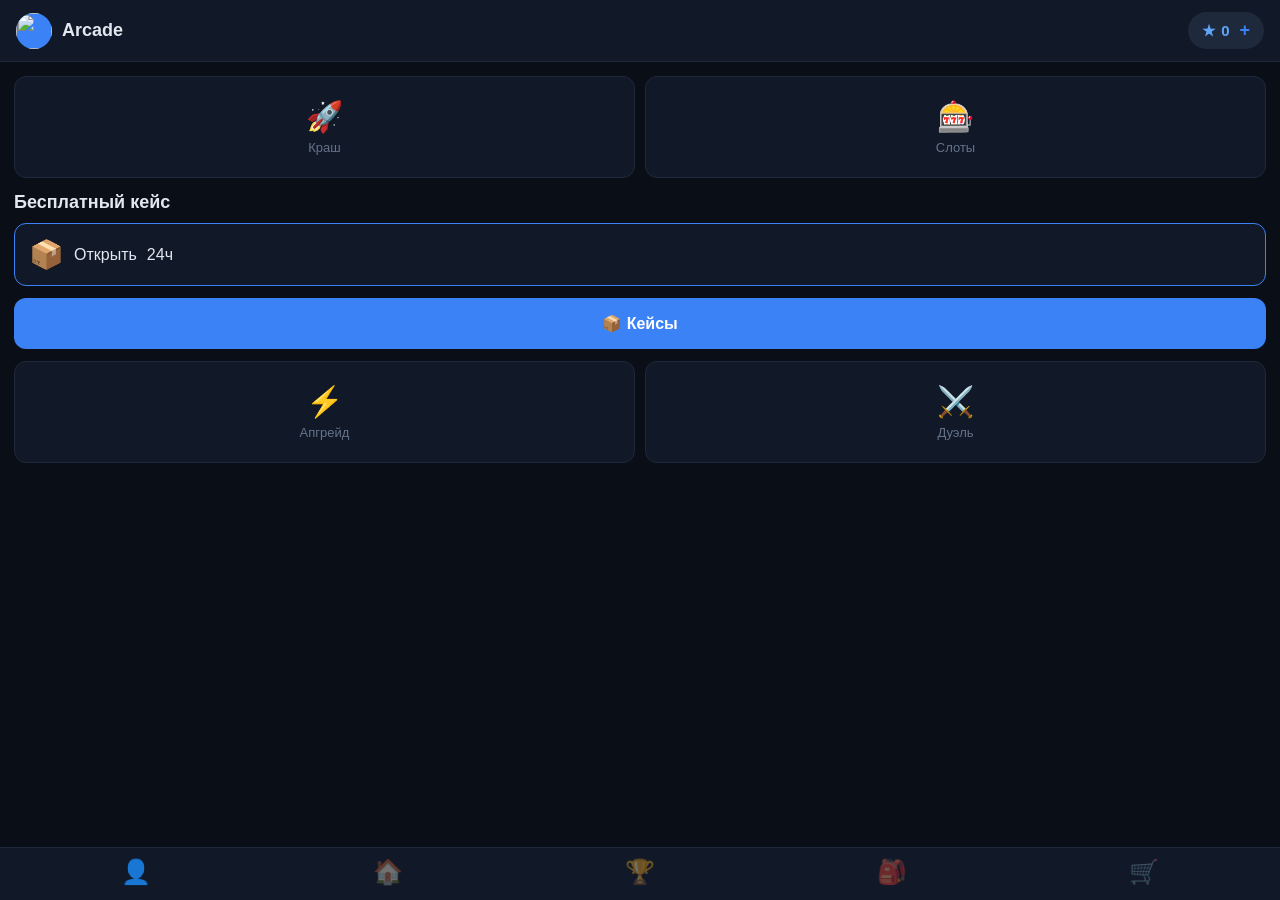
==== commit 94407a8c: "Update index.html" ====
--- a/webapp/index.html
+++ b/webapp/index.html
@@ -19,28 +19,28 @@
 
     <div id="page-home" class="page active">
         <div class="game-grid">
-            <button class="game-card blue" onclick="openCrash()"><span>🚀</span><span>Краш</span></button>
-            <button class="game-card blue" onclick="openSlots()"><span>🎰</span><span>Слоты</span></button>
+            <button class="game-card" onclick="openCrash()"><span>🚀</span><span>Краш</span></button>
+            <button class="game-card" onclick="openSlots()"><span>🎰</span><span>Слоты</span></button>
         </div>
         <div class="section-title">Бесплатный кейс</div>
-        <div class="free-case" onclick="openFreeCase()"><span>📦</span><span>Открыть</span></div>
+        <div class="free-case" onclick="openFreeCase()"><span>📦</span><span>Открыть</span><span>24ч</span></div>
         <button class="btn-blue big" onclick="goPage('cases')">📦 Кейсы</button>
-        <div class="game-grid" style="margin-top:14px;">
-            <button class="game-card wide" onclick="openUpgrade()"><span>⚡</span><span>Апгрейд</span></button>
-            <button class="game-card wide" onclick="openDuel()"><span>⚔️</span><span>Дуэль</span></button>
+        <div class="game-grid" style="margin-top:12px;">
+            <button class="game-card" onclick="openUpgrade()"><span>⚡</span><span>Апгрейд</span></button>
+            <button class="game-card" onclick="openDuel()"><span>⚔️</span><span>Дуэль</span></button>
         </div>
     </div>
 
     <div id="page-cases" class="page">
         <div class="close-btn" onclick="goPage('home')">←</div>
         <div class="section-title">Кейсы</div>
-        <div class="case-category"><div class="cat-name">💸 Бомж</div></div>
+        <div class="cat-name">💸 Бомж</div>
         <div class="case-card" onclick="showCaseDetail('valera')"><span>👤</span><span>Валера</span><span>3⭐</span></div>
         <div class="case-card" onclick="showCaseDetail('bumzhikha')"><span>👩</span><span>Бомжиха</span><span>5⭐</span></div>
-        <div class="case-category"><div class="cat-name">🍽️ На поесть</div></div>
+        <div class="cat-name">🍽️ На поесть</div>
         <div class="case-card" onclick="showCaseDetail('svidanie')"><span>💝</span><span>Свидание</span><span>50⭐</span></div>
         <div class="case-card" onclick="showCaseDetail('otel')"><span>🏨</span><span>Отель</span><span>75⭐</span></div>
-        <div class="case-category"><div class="cat-name">👑 Рич</div></div>
+        <div class="cat-name">👑 Рич</div>
         <div class="case-card" onclick="showCaseDetail('forever')"><span>💎</span><span>Forever</span><span>300⭐</span></div>
         <div class="case-card" onclick="showCaseDetail('allornothing')"><span>🎰</span><span>Всё/ничего</span><span>2000⭐</span></div>
     </div>
@@ -56,7 +56,7 @@
             <div class="case-reels" id="case-reels"></div>
             <div id="case-result-block" style="display:none;">
                 <div id="case-result-text"></div>
-                <button class="btn-gold" onclick="closeCaseOpen()">Забрать</button>
+                <button class="btn-blue" onclick="closeCaseOpen()">Забрать</button>
             </div>
         </div>
     </div>
@@ -68,8 +68,8 @@
             <div class="crash-graph" id="crash-graph"></div>
             <div class="crash-bet-area">
                 <input type="number" id="crash-bet" placeholder="Ставка">
-                <button class="btn-blue big" onclick="startCrash()">Ставка</button>
-                <button class="btn-gold big" id="crash-cashout" onclick="cashout()" disabled>Забрать</button>
+                <button class="btn-blue" onclick="startCrash()">Ставка</button>
+                <button class="btn-blue" id="crash-cashout" onclick="cashout()" disabled>Забрать</button>
             </div>
         </div>
     </div>
@@ -95,17 +95,17 @@
 
     <div id="page-ref" class="page">
         <div class="section-title">Приглашай друзей</div>
-        <p>Получай 5% с их проигрышей.</p>
+        <p class="sub-text">Получай 5% с их проигрышей.</p>
         <div class="ref-card">
             <button class="copy-btn" onclick="copyRef()">📋 Копировать ссылку</button>
-            <p>5% с трат по вашей ссылке</p>
-            <div>Заработано: <span id="ref-earned">0</span> ⭐</div>
+            <p class="ref-hint">5% с трат по вашей ссылке</p>
+            <div class="ref-earned">Заработано: <span id="ref-earned">0</span> ⭐</div>
         </div>
     </div>
 
     <div id="page-leaderboard" class="page">
         <div class="section-title">Рейтинг</div>
-        <p>Топ 10 по оборотам за сутки</p>
+        <p class="sub-text">Топ 10 по оборотам за сутки</p>
         <div id="leaderboard-list"></div>
     </div>
 
@@ -131,10 +131,8 @@
                 <button class="btn-blue" onclick="selectFromNFT()">Апгрейдим</button>
                 <button class="btn-blue" onclick="selectToNFT()">Во что</button>
             </div>
-            <div class="upgrade-info">
-                <span id="from-nft">—</span><span>→</span><span id="to-nft">—</span>
-            </div>
-            <button class="btn-gold big" onclick="doUpgrade()">Апгрейд</button>
+            <div class="upgrade-info"><span id="from-nft">—</span><span>→</span><span id="to-nft">—</span></div>
+            <button class="btn-blue big" onclick="doUpgrade()">Апгрейд</button>
         </div>
     </div>
 
@@ -146,7 +144,7 @@
         <div style="height:20px;"></div>
         <div class="section-title">Промокод</div>
         <input type="text" id="promo-code" placeholder="Введите промокод">
-        <button class="btn-gold big" onclick="usePromo()">Активировать</button>
+        <button class="btn-blue big" onclick="usePromo()">Активировать</button>
     </div>
 
     <div class="bottom-nav">
@@ -160,4 +158,4 @@
     <script src="https://telegram.org/js/telegram-web-app.js"></script>
     <script src="app.js"></script>
 </body>
-    </html>
+            </html>
--- a/webapp/style.css
+++ b/webapp/style.css
@@ -1,15 +1,15 @@
 :root {
-    --bg: #0a0e14;
-    --card: #12171f;
-    --border: #1e2733;
-    --blue: #2d7dd2;
-    --blue2: #1a5fa8;
-    --gold: #d4a843;
-    --white: #e0e0e0;
-    --gray: #6b7280;
-    --red: #c0392b;
-    --green: #27ae60;
-    --radius: 14px;
+    --bg: #0a0e17;
+    --card: #111827;
+    --border: #1e293b;
+    --blue: #3b82f6;
+    --blue-light: #60a5fa;
+    --blue-dark: #1d4ed8;
+    --white: #e2e8f0;
+    --gray: #64748b;
+    --green: #22c55e;
+    --red: #ef4444;
+    --radius: 12px;
 }
 
 * { margin: 0; padding: 0; box-sizing: border-box; }
@@ -19,18 +19,17 @@
     color: var(--white);
     font-family: -apple-system, BlinkMacSystemFont, 'Segoe UI', Roboto, sans-serif;
     min-height: 100vh;
-    padding-bottom: 90px;
+    padding-bottom: 85px;
     -webkit-tap-highlight-color: transparent;
     user-select: none;
     overflow-x: hidden;
-    font-size: 16px;
 }
 
 .header {
     display: flex;
     justify-content: space-between;
     align-items: center;
-    padding: 14px 16px;
+    padding: 12px 16px;
     background: var(--card);
     border-bottom: 1px solid var(--border);
     position: sticky;
@@ -38,270 +37,221 @@
     z-index: 50;
 }
 .header-left { display: flex; align-items: center; gap: 10px; }
-.avatar-circle {
-    width: 40px; height: 40px;
-    border-radius: 50%;
-    object-fit: cover;
-    background: var(--blue);
-}
-.logo { font-weight: bold; font-size: 20px; }
+.avatar-circle { width: 36px; height: 36px; border-radius: 50%; object-fit: cover; background: var(--blue); }
+.logo { font-weight: bold; font-size: 18px; color: var(--white); }
 
 .balance-wrap {
     display: flex; align-items: center; gap: 6px;
-    background: var(--border); padding: 10px 16px;
-    border-radius: 22px; cursor: pointer; font-weight: bold; font-size: 16px;
-}
-.plus-btn { color: var(--blue); font-size: 22px; margin-left: 4px; }
-
-.page { display: none; padding: 16px; animation: fade 0.3s ease; }
+    background: var(--border); padding: 8px 14px;
+    border-radius: 20px; cursor: pointer;
+    font-weight: bold; font-size: 15px; color: var(--blue-light);
+}
+.plus-btn { color: var(--blue); font-size: 18px; margin-left: 4px; }
+
+.page { display: none; padding: 14px; animation: fade 0.25s ease; }
 .page.active { display: block; }
 .page.fullscreen {
     position: fixed; top: 0; left: 0; width: 100%; height: 100%;
     background: var(--bg); z-index: 100; display: none;
-    flex-direction: column; padding: 60px 16px 16px; overflow-y: auto;
+    flex-direction: column; padding: 50px 14px 14px; overflow-y: auto;
 }
 .page.fullscreen.active { display: flex; }
 
-@keyframes fade {
-    from { opacity: 0; transform: translateY(8px); }
-    to { opacity: 1; transform: translateY(0); }
-}
+@keyframes fade { from { opacity: 0; transform: translateY(6px); } to { opacity: 1; transform: translateY(0); } }
 
 .close-btn {
-    position: absolute; top: 16px; left: 16px;
-    font-size: 26px; color: var(--gray); cursor: pointer; z-index: 10;
-    padding: 8px;
-}
-
-.section-title { font-size: 22px; font-weight: bold; margin: 16px 0 12px; }
+    position: absolute; top: 14px; left: 14px;
+    font-size: 22px; color: var(--gray); cursor: pointer; z-index: 10; padding: 6px;
+}
+
+.section-title { font-size: 18px; font-weight: bold; margin: 14px 0 10px; color: var(--white); }
+.sub-text { font-size: 13px; color: var(--gray); margin-bottom: 10px; }
 
 .btn-blue {
-    width: 100%; padding: 16px;
-    background: var(--blue); color: #fff;
-    border: none; border-radius: var(--radius);
-    font-size: 16px; font-weight: bold; cursor: pointer;
-}
-.btn-blue:active { background: var(--blue2); }
-.btn-blue.big { padding: 18px; font-size: 18px; }
+    width: 100%; padding: 14px; background: var(--blue); color: #fff;
+    border: none; border-radius: var(--radius); font-size: 15px; font-weight: bold; cursor: pointer;
+}
+.btn-blue:active { background: var(--blue-dark); }
+.btn-blue.big { padding: 16px; font-size: 16px; }
 
 .btn-gold {
-    width: 100%; padding: 16px;
-    background: linear-gradient(135deg, var(--gold), #b8861e);
-    color: #000; border: none; border-radius: var(--radius);
-    font-size: 16px; font-weight: bold; cursor: pointer;
-}
-.btn-gold:active { transform: scale(0.97); }
-.btn-gold.big { padding: 18px; font-size: 18px; }
+    width: 100%; padding: 14px;
+    background: linear-gradient(135deg, var(--blue-light), var(--blue));
+    color: #fff; border: none; border-radius: var(--radius);
+    font-size: 15px; font-weight: bold; cursor: pointer;
+}
+.btn-gold:active { opacity: 0.8; }
+.btn-gold.big { padding: 16px; font-size: 16px; }
 
 input {
-    width: 100%; padding: 16px;
+    width: 100%; padding: 14px; background: var(--card); border: 1px solid var(--border);
+    border-radius: var(--radius); color: var(--white); font-size: 15px; margin-bottom: 12px; outline: none;
+}
+input:focus { border-color: var(--blue); }
+
+.game-grid { display: flex; gap: 10px; margin-bottom: 12px; }
+.game-card {
+    flex: 1; padding: 22px 12px; background: var(--card); border: 1px solid var(--border);
+    border-radius: var(--radius); cursor: pointer;
+    display: flex; flex-direction: column; align-items: center; gap: 6px;
+    transition: all 0.2s;
+}
+.game-card:active { border-color: var(--blue); }
+.game-card span:first-child { font-size: 30px; }
+.game-card span:last-child { font-size: 13px; color: var(--gray); }
+
+.free-case {
+    display: flex; align-items: center; gap: 10px;
+    background: var(--card); border: 1px solid var(--blue);
+    border-radius: var(--radius); padding: 14px; cursor: pointer; margin-bottom: 12px;
+}
+.free-case span:first-child { font-size: 28px; }
+
+.case-category { margin-bottom: 14px; }
+.cat-name { font-size: 14px; color: var(--blue-light); margin-bottom: 8px; font-weight: bold; }
+
+.case-card {
+    display: flex; align-items: center; gap: 10px;
     background: var(--card); border: 1px solid var(--border);
-    border-radius: var(--radius); color: var(--white);
-    font-size: 16px; margin-bottom: 14px; outline: none;
-}
-input:focus { border-color: var(--blue); }
-
-.game-grid { display: flex; gap: 12px; margin-bottom: 14px; }
-.game-card {
-    flex: 1; padding: 28px 14px;
-    background: var(--card); border: 1px solid var(--border);
-    border-radius: var(--radius); cursor: pointer;
-    display: flex; flex-direction: column; align-items: center; gap: 8px;
-    font-size: 15px;
-}
-.game-card.blue { border-left: 3px solid var(--blue); }
-.game-card:active { border-color: var(--blue); transform: scale(0.97); }
-.game-card span:first-child { font-size: 36px; }
-
-.free-case {
-    display: flex; align-items: center; gap: 12px;
-    background: var(--card); border: 1px solid var(--gold);
-    border-radius: var(--radius); padding: 16px; cursor: pointer; margin-bottom: 14px;
-    font-size: 16px;
-}
-.free-case span:first-child { font-size: 32px; }
-
-.case-category { margin-bottom: 16px; }
-.cat-name { font-size: 16px; color: var(--gold); margin-bottom: 10px; font-weight: bold; }
-.cases-row { display: flex; gap: 10px; }
-.case-mini {
-    flex: 1; padding: 16px 12px;
-    background: var(--card); border: 1px solid var(--border);
-    border-radius: var(--radius); text-align: center; cursor: pointer;
-    font-size: 14px;
-}
-.case-mini span:last-child { color: var(--gold); font-weight: bold; margin-top: 6px; display: block; }
-
-.case-card {
-    display: flex; align-items: center; gap: 12px;
-    background: var(--card); border: 1px solid var(--border);
-    border-radius: var(--radius); padding: 16px; margin-bottom: 10px; cursor: pointer;
-    font-size: 16px;
-}
-.case-card span:last-child { margin-left: auto; color: var(--gold); font-weight: bold; }
+    border-radius: var(--radius); padding: 14px; margin-bottom: 8px; cursor: pointer;
+}
+.case-card span:last-child { margin-left: auto; color: var(--blue-light); font-weight: bold; }
 
 .crash-game { display: flex; flex-direction: column; height: 100%; }
-.crash-multiplier { font-size: 36px; font-weight: bold; color: var(--gold); text-align: center; margin-bottom: 12px; }
-.crash-graph {
-    flex: 1; background: var(--card); border-radius: var(--radius);
-    margin-bottom: 14px; position: relative; overflow: hidden;
-}
-.crash-bet-area { display: flex; gap: 10px; }
+.crash-multiplier { font-size: 32px; font-weight: bold; color: var(--blue-light); text-align: center; margin-bottom: 10px; }
+.crash-graph { flex: 1; background: var(--card); border-radius: var(--radius); margin-bottom: 12px; display: flex; align-items: flex-end; overflow: hidden; }
+.crash-bet-area { display: flex; gap: 8px; }
 .crash-bet-area input { flex: 2; margin-bottom: 0; }
 .crash-bet-area button { flex: 1; }
 
 .slots-game { display: flex; flex-direction: column; height: 100%; }
-.slot-tabs { display: flex; gap: 4px; background: var(--card); border-radius: 12px; padding: 4px; margin-bottom: 16px; }
+.slot-tabs { display: flex; gap: 4px; background: var(--card); border-radius: 10px; padding: 4px; margin-bottom: 8px; }
 .slot-tab {
-    flex: 1; padding: 14px; border: none; background: none;
-    color: var(--gray); font-size: 15px; border-radius: 10px; cursor: pointer;
-}
-.slot-tab.active { color: #fff; font-weight: bold; }
-.slot-tab:nth-child(1).active { background: var(--blue); }
-.slot-tab:nth-child(2).active { background: var(--red); }
-.slot-tab:nth-child(3).active { background: var(--gold); }
+    flex: 1; padding: 12px; border: none; background: none;
+    color: var(--gray); font-size: 13px; border-radius: 8px; cursor: pointer;
+}
+.slot-tab.active { color: #fff; font-weight: bold; background: var(--blue); }
+
+.slot-info { text-align: center; color: var(--gray); font-size: 12px; margin-bottom: 6px; }
 
 .slot-reels {
-    display: flex; gap: 8px; justify-content: center; flex-wrap: wrap;
-    margin-bottom: 14px; padding: 12px;
+    display: flex; gap: 6px; justify-content: center; flex-wrap: wrap;
+    margin-bottom: 12px; padding: 10px;
     background: var(--card); border-radius: var(--radius);
-    border: 2px solid var(--blue); min-height: 120px;
+    border: 2px solid var(--blue); min-height: 110px;
 }
 .slot-reel {
-    width: 80px; height: 100px;
-    background: var(--border); border-radius: 10px;
+    width: 70px; height: 90px; background: var(--border); border-radius: 8px;
+    display: flex; align-items: center; justify-content: center; font-size: 30px;
+}
+
+.slot-multipliers { display: flex; gap: 6px; margin-bottom: 12px; }
+.mult-btn {
+    flex: 1; padding: 10px; background: var(--card);
+    border: 1px solid var(--border); border-radius: 8px;
+    color: var(--gray); font-size: 14px; cursor: pointer;
+}
+.mult-btn.active { border-color: var(--blue); color: var(--blue-light); }
+
+.case-open-container { text-align: center; }
+.case-reels { display: flex; gap: 6px; justify-content: center; margin: 20px 0; }
+.case-reel-item {
+    width: 60px; height: 80px; background: var(--border); border-radius: 8px;
     display: flex; align-items: center; justify-content: center;
-    font-size: 36px;
-}
-
-.slot-multipliers { display: flex; gap: 8px; margin-bottom: 14px; }
-.mult-btn {
-    flex: 1; padding: 12px; background: var(--card);
-    border: 1px solid var(--border); border-radius: 10px;
-    color: var(--gray); font-size: 16px; cursor: pointer;
-}
-.mult-btn.active { border-color: var(--blue); color: var(--blue); }
-
-.case-open-container { text-align: center; }
-.case-reels { display: flex; gap: 8px; justify-content: center; margin: 20px 0; }
-.case-reel-item {
-    width: 70px; height: 90px;
-    background: var(--border); border-radius: 10px;
-    display: flex; align-items: center; justify-content: center;
-    font-size: 32px; animation: reelSpin 0.1s linear infinite;
-}
-@keyframes reelSpin {
-    0% { transform: translateY(-10px); }
-    100% { transform: translateY(10px); }
-}
-
-.ref-card { background: var(--card); border-radius: var(--radius); padding: 24px; text-align: center; }
+    font-size: 28px; animation: reelSpin 0.3s ease-in-out infinite;
+}
+@keyframes reelSpin { 0% { transform: translateY(-4px); } 50% { transform: translateY(4px); } 100% { transform: translateY(-4px); } }
+
+.ref-card { background: var(--card); border-radius: var(--radius); padding: 20px; text-align: center; }
 .copy-btn {
-    width: 100%; padding: 18px; background: #fff; color: #000;
-    border: none; border-radius: var(--radius); font-size: 17px; font-weight: bold; cursor: pointer;
-}
-
-#leaderboard-list { display: flex; flex-direction: column; gap: 8px; }
+    width: 100%; padding: 16px; background: var(--blue); color: #fff;
+    border: none; border-radius: var(--radius); font-size: 15px; font-weight: bold; cursor: pointer;
+}
+
+#leaderboard-list { display: flex; flex-direction: column; gap: 6px; }
 .lb-row {
-    display: flex; align-items: center; gap: 12px;
-    background: var(--card); padding: 14px; border-radius: var(--radius); font-size: 15px;
-}
-.lb-place { font-weight: bold; color: var(--gold); width: 30px; }
-.lb-avatar {
-    width: 36px; height: 36px; background: var(--blue); border-radius: 50%;
-    display: flex; align-items: center; justify-content: center; font-size: 15px;
-}
-.lb-name { flex: 1; }
-.lb-amount { color: var(--gold); font-weight: bold; }
-
-.empty { text-align: center; color: var(--gray); padding: 40px; font-size: 16px; }
+    display: flex; align-items: center; gap: 10px;
+    background: var(--card); padding: 12px; border-radius: var(--radius);
+}
+.lb-place { font-weight: bold; color: var(--blue-light); width: 28px; }
+.lb-avatar { width: 32px; height: 32px; background: var(--blue); border-radius: 50%; display: flex; align-items: center; justify-content: center; font-size: 14px; color: #fff; }
+.lb-name { flex: 1; font-size: 14px; }
+.lb-amount { color: var(--blue-light); font-weight: bold; font-size: 14px; }
+
+.empty { text-align: center; color: var(--gray); padding: 40px; }
+
 .inv-item {
-    display: flex; align-items: center; gap: 12px;
-    background: var(--card); padding: 14px; border-radius: var(--radius); margin-bottom: 8px;
+    display: flex; align-items: center; gap: 10px;
+    background: var(--card); padding: 12px; border-radius: var(--radius); margin-bottom: 6px;
 }
 .inv-name { flex: 1; }
-.inv-value { color: var(--gold); font-weight: bold; }
-.inv-sell {
-    background: var(--red); color: #fff; border: none;
-    padding: 10px 14px; border-radius: 10px; cursor: pointer; font-size: 14px;
-}
-
-#shop-list { display: flex; flex-direction: column; gap: 8px; }
+.inv-value { color: var(--blue-light); font-weight: bold; }
+.inv-sell { background: var(--red); color: #fff; border: none; padding: 8px 12px; border-radius: 8px; cursor: pointer; font-size: 13px; }
+
+#shop-list { display: flex; flex-direction: column; gap: 6px; }
 .shop-item {
-    display: flex; align-items: center; gap: 12px;
-    background: var(--card); padding: 14px; border-radius: var(--radius);
+    display: flex; align-items: center; gap: 10px;
+    background: var(--card); padding: 12px; border-radius: var(--radius);
 }
 .shop-name { flex: 1; }
-.shop-price { color: var(--gold); font-weight: bold; }
-.shop-buy {
-    background: var(--green); color: #fff; border: none;
-    padding: 10px 14px; border-radius: 10px; cursor: pointer; font-size: 14px;
-}
-
-.nft-icon {
-    width: 50px; height: 50px;
-    border-radius: 12px;
-    background-size: cover;
-    background-color: var(--border);
-    flex-shrink: 0;
-}
-.nft-scared_cat { background: linear-gradient(135deg, #2a1a3a, #4a2a5a); }
-.nft-mightly_arms { background: linear-gradient(135deg, #3a1a1a, #5a2a2a); }
-.nft-loot_bag { background: linear-gradient(135deg, #1a3a1a, #2a5a2a); }
-.nft-bricks { background: linear-gradient(135deg, #3a2a1a, #5a4a2a); }
-.nft-diamond { background: linear-gradient(135deg, #1a2a3a, #2a4a5a); }
-.nft-punk { background: linear-gradient(135deg, #3a1a3a, #5a2a5a); }
-.nft-ape { background: linear-gradient(135deg, #2a3a1a, #4a5a2a); }
-.nft-rocket { background: linear-gradient(135deg, #1a1a3a, #2a2a5a); }
-.nft-bitcoin { background: linear-gradient(135deg, #3a3a1a, #5a5a2a); }
-.nft-snoop { background: linear-gradient(135deg, #1a3a2a, #2a5a4a); }
-.nft-torch { background: linear-gradient(135deg, #3a1a0a, #5a2a0a); }
-.nft-icecream { background: linear-gradient(135deg, #3a2a3a, #5a4a5a); }
-.nft-ghost { background: linear-gradient(135deg, #1a1a2a, #2a2a4a); }
-.nft-phoenix { background: linear-gradient(135deg, #3a0a0a, #5a1a1a); }
-.nft-dragon { background: linear-gradient(135deg, #0a3a0a, #1a5a1a); }
-.nft-lamp { background: linear-gradient(135deg, #3a3a0a, #5a5a1a); }
-.nft-ship { background: linear-gradient(135deg, #0a2a3a, #1a4a5a); }
-.nft-ring { background: linear-gradient(135deg, #3a0a3a, #5a1a5a); }
-.nft-cake { background: linear-gradient(135deg, #3a1a2a, #5a2a4a); }
-.nft-rose { background: linear-gradient(135deg, #3a0a1a, #5a1a2a); }
-.nft-bear { background: linear-gradient(135deg, #2a1a0a, #4a2a1a); }
-.nft-wand { background: linear-gradient(135deg, #1a0a3a, #2a1a5a); }
-.nft-crystal { background: linear-gradient(135deg, #1a3a3a, #2a5a5a); }
-.nft-key { background: linear-gradient(135deg, #3a3a0a, #5a5a1a); }
-.nft-crown { background: linear-gradient(135deg, #3a2a0a, #5a4a1a); }
-.nft-ruby { background: linear-gradient(135deg, #3a0a0a, #5a1a1a); }
-.nft-amulet { background: linear-gradient(135deg, #0a3a2a, #1a5a4a); }
-.nft-sword { background: linear-gradient(135deg, #1a1a1a, #3a3a3a); }
-.nft-shield { background: linear-gradient(135deg, #2a2a3a, #4a4a5a); }
-.nft-potion { background: linear-gradient(135deg, #0a3a0a, #1a5a1a); }
-.nft-default { background: linear-gradient(135deg, #2a2a2a, #4a4a4a); }
+.shop-price { color: var(--blue-light); font-weight: bold; }
+.shop-buy { background: var(--green); color: #fff; border: none; padding: 8px 12px; border-radius: 8px; cursor: pointer; font-size: 13px; }
+
+.nft-icon { width: 44px; height: 44px; border-radius: 10px; background-color: var(--border); flex-shrink: 0; }
+.nft-scared_cat { background: linear-gradient(135deg, #1e3a5f, #2563eb); }
+.nft-mightly_arms { background: linear-gradient(135deg, #3b1f1f, #dc2626); }
+.nft-loot_bag { background: linear-gradient(135deg, #1f3b1f, #16a34a); }
+.nft-bricks { background: linear-gradient(135deg, #3b2f1f, #ca8a04); }
+.nft-diamond { background: linear-gradient(135deg, #1f2f3b, #0284c7); }
+.nft-punk { background: linear-gradient(135deg, #2f1f3b, #7c3aed); }
+.nft-ape { background: linear-gradient(135deg, #3b1f2f, #db2777); }
+.nft-rocket { background: linear-gradient(135deg, #1f1f3b, #4f46e5); }
+.nft-bitcoin { background: linear-gradient(135deg, #3b2f1f, #f59e0b); }
+.nft-snoop { background: linear-gradient(135deg, #1f3b2f, #10b981); }
+.nft-torch { background: linear-gradient(135deg, #3b1f0f, #f97316); }
+.nft-icecream { background: linear-gradient(135deg, #2f1f3b, #a855f7); }
+.nft-ghost { background: linear-gradient(135deg, #1f2f3b, #6366f1); }
+.nft-phoenix { background: linear-gradient(135deg, #3b0f0f, #ef4444); }
+.nft-dragon { background: linear-gradient(135deg, #0f3b0f, #22c55e); }
+.nft-lamp { background: linear-gradient(135deg, #3b3b0f, #eab308); }
+.nft-ship { background: linear-gradient(135deg, #0f2f3b, #06b6d4); }
+.nft-ring { background: linear-gradient(135deg, #3b0f3b, #d946ef); }
+.nft-cake { background: linear-gradient(135deg, #3b1f2f, #f43f5e); }
+.nft-rose { background: linear-gradient(135deg, #3b0f1f, #e11d48); }
+.nft-bear { background: linear-gradient(135deg, #2f1f0f, #b45309); }
+.nft-wand { background: linear-gradient(135deg, #1f0f3b, #8b5cf6); }
+.nft-crystal { background: linear-gradient(135deg, #1f3b3b, #14b8a6); }
+.nft-key { background: linear-gradient(135deg, #3b3b0f, #eab308); }
+.nft-crown { background: linear-gradient(135deg, #3b2f0f, #f59e0b); }
+.nft-ruby { background: linear-gradient(135deg, #3b0f0f, #ef4444); }
+.nft-amulet { background: linear-gradient(135deg, #0f3b2f, #10b981); }
+.nft-sword { background: linear-gradient(135deg, #1f1f1f, #6b7280); }
+.nft-shield { background: linear-gradient(135deg, #2f2f3b, #4b5563); }
+.nft-potion { background: linear-gradient(135deg, #0f3b0f, #22c55e); }
+.nft-default { background: linear-gradient(135deg, #1f2937, #374151); }
 
 .upgrade-container { text-align: center; }
 .wheel {
-    width: 180px; height: 180px; border-radius: 50%;
-    border: 4px solid var(--blue); margin: 0 auto 20px;
+    width: 160px; height: 160px; border-radius: 50%;
+    border: 4px solid var(--blue); margin: 0 auto 16px;
     position: relative; display: flex; align-items: center; justify-content: center;
     background: conic-gradient(var(--green) 0% var(--p), var(--red) var(--p) 100%);
 }
-.wheel-pointer {
-    position: absolute; top: -14px; left: 50%; transform: translateX(-50%);
-    font-size: 24px; color: var(--gold);
-}
-.wheel-chance { font-size: 32px; font-weight: bold; color: #fff; z-index: 2; }
-.upgrade-buttons { display: flex; gap: 10px; margin-bottom: 12px; }
+.wheel-pointer { position: absolute; top: -12px; left: 50%; transform: translateX(-50%); font-size: 20px; color: var(--blue-light); }
+.wheel-chance { font-size: 28px; font-weight: bold; color: #fff; z-index: 2; }
+.upgrade-buttons { display: flex; gap: 8px; margin-bottom: 10px; }
 .upgrade-buttons button { flex: 1; }
-.upgrade-info { display: flex; align-items: center; justify-content: center; gap: 12px; margin-bottom: 16px; font-size: 16px; }
-
-#page-deposit { padding: 60px 16px 16px; }
+.upgrade-info { display: flex; align-items: center; justify-content: center; gap: 10px; margin-bottom: 14px; font-size: 14px; color: var(--gray); }
+
+#page-deposit { padding: 50px 14px 14px; }
 
 .bottom-nav {
     position: fixed; bottom: 0; left: 0; width: 100%;
     display: flex; background: var(--card); border-top: 1px solid var(--border);
-    padding: 8px 12px 12px; z-index: 50;
+    padding: 6px 10px 10px; z-index: 50;
 }
 .nav-btn {
-    flex: 1; font-size: 26px; background: none; border: none;
-    cursor: pointer; padding: 6px; opacity: 0.4; transition: all 0.3s;
-}
-.nav-btn.active { opacity: 1; transform: scale(1.1); }
+    flex: 1; font-size: 24px; background: none; border: none;
+    cursor: pointer; padding: 4px; opacity: 0.4; transition: all 0.2s;
+}
+.nav-btn.active { opacity: 1; }
